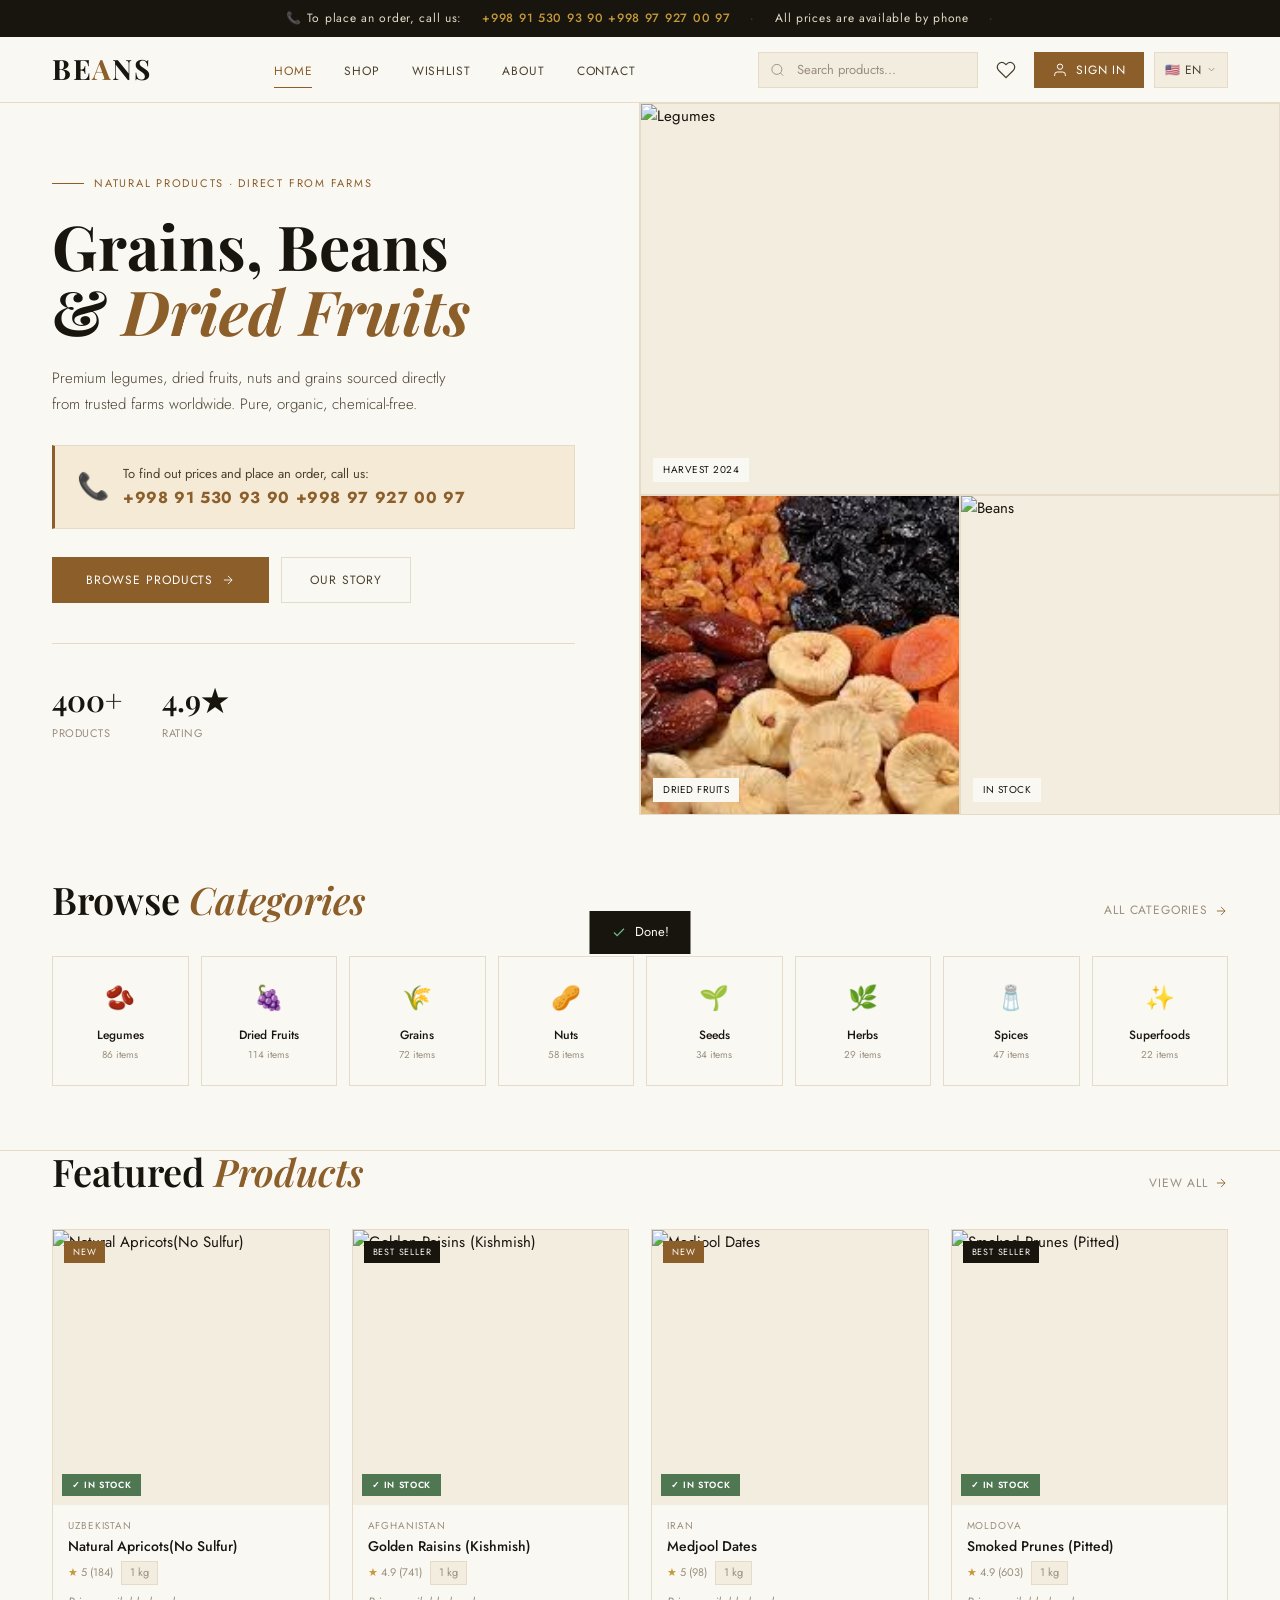
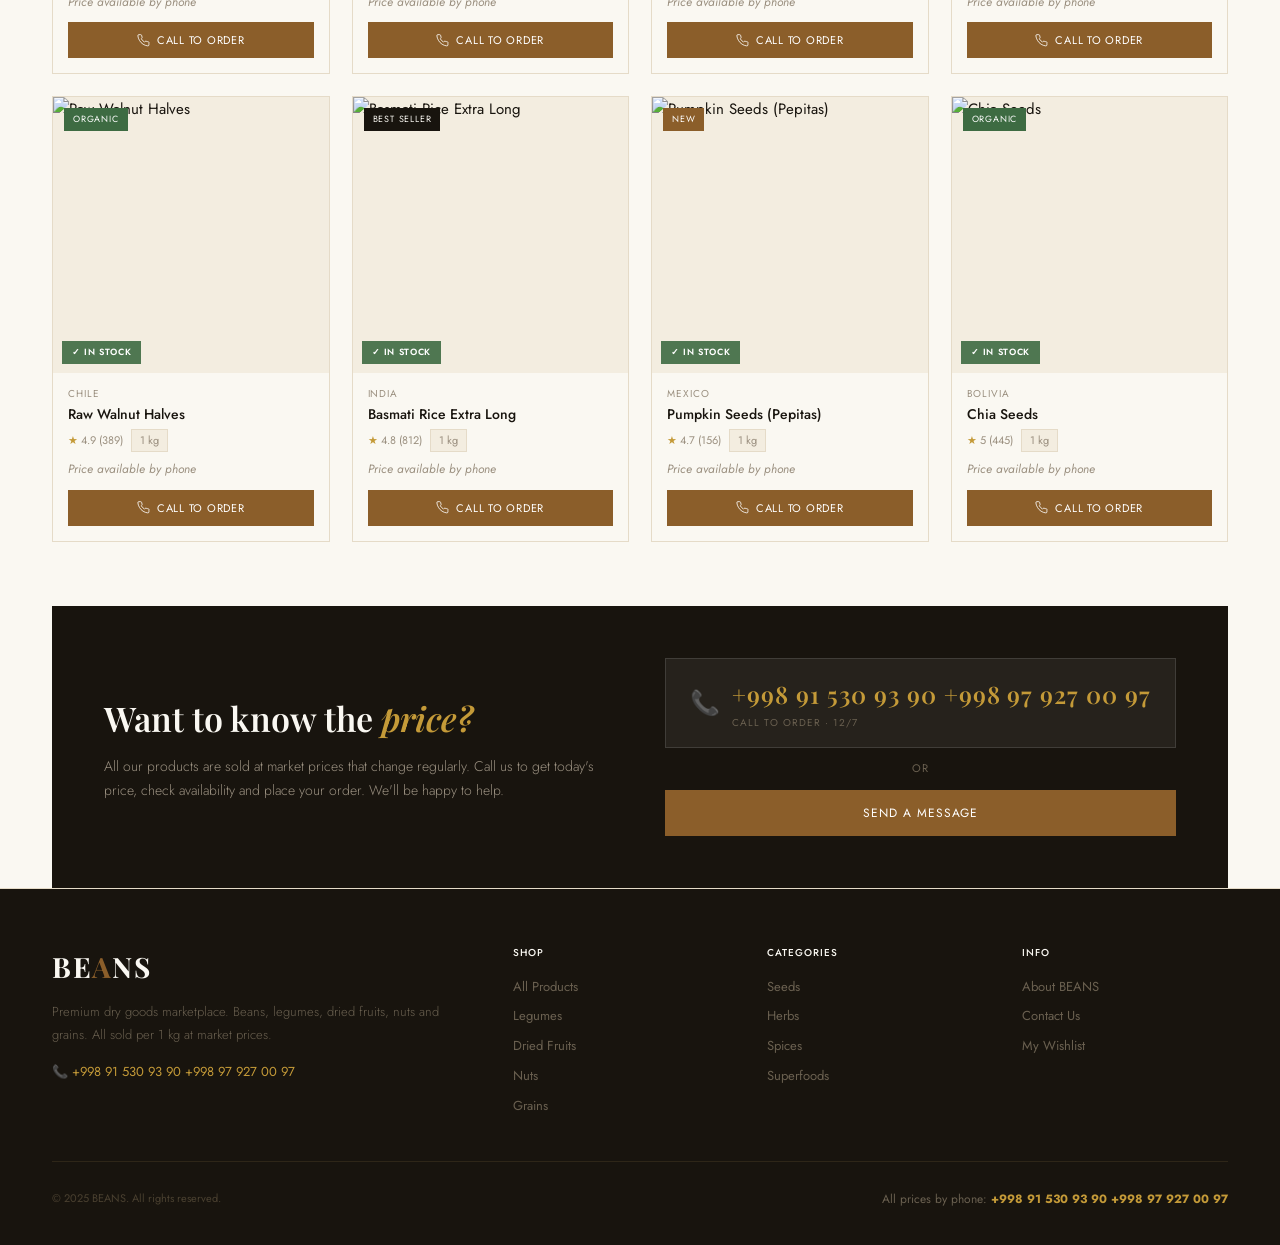
==== index.html @ 78e2ff1e "Update index.html" ====
<!DOCTYPE html>
<html lang="en">
<head>
<meta charset="UTF-8">
<meta name="viewport" content="width=device-width, initial-scale=1.0">
<meta name="description" content="Premium beans, dried fruits, nuts and grains. Direct from farms. Delivery in Uzbekistan.">
<meta name="keywords" content="beans, dried fruits, nuts, grains, Uzbekistan">
<meta property="og:title" content="BEANS Premium Dry Goods">
<meta property="og:description" content="Premium beans, dried fruits and grains">
<meta property="og:type" content="website">
<meta property="og:url" content="https://anzor1234.github.io/BEANS/">
<!-- ══ PRIMARY SEO ══ -->
<title>BEANS — Premium Dry Goods | Legumes, Dried Fruits, Nuts & Grains</title>
<meta name="description" content="BEANS is a premium dry goods marketplace. Buy organic legumes, dried fruits, nuts, grains and seeds sourced directly from trusted farms worldwide. Sold per 1 kg. +998-91-530-93-90 for prices.">
<meta name="keywords" content="beans, legumes, dried fruits, nuts, grains, seeds, chickpeas, lentils, raisins, apricots, walnuts, almonds, quinoa, organic, buy dry goods, wholesale dry goods">
<meta name="author" content="BEANS Store">
<meta name="robots" content="index, follow, max-image-preview:large, max-snippet:-1, max-video-preview:-1">
<meta name="theme-color" content="#8b5e2a">
<link rel="canonical" href="https://anzor1234.github.io/BEANS/">

<!-- ══ OPEN GRAPH (Facebook, WhatsApp, Telegram) ══ -->
<meta property="og:type" content="website">
<meta property="og:site_name" content="BEANS Store">
<meta property="og:title" content="BEANS — Premium Dry Goods | Legumes, Dried Fruits, Nuts & Grains">
<meta property="og:description" content="Premium organic legumes, dried fruits, nuts and grains sourced directly from farms worldwide. Sold per 1 kg. Call for prices: +998 91 539-39-0.">
<meta property="og:url" content="https://anzor1234.github.io/BEANS/">
<meta property="og:image" content="https://images.unsplash.com/photo-1515543904379-3d757abe528f?w=1200&q=80">
<meta property="og:image:width" content="1200">
<meta property="og:image:height" content="630">
<meta property="og:image:alt" content="BEANS — Premium legumes and dry goods">
<meta property="og:locale" content="en_US">

<!-- ══ TWITTER / X CARD ══ -->
<meta name="twitter:card" content="summary_large_image">
<meta name="twitter:title" content="BEANS — Premium Dry Goods">
<meta name="twitter:description" content="Organic legumes, dried fruits, nuts and grains from trusted farms worldwide. Sold per 1 kg.">
<meta name="twitter:image" content="https://images.unsplash.com/photo-1515543904379-3d757abe528f?w=1200&q=80">

<!-- ══ GEO / LOCAL SEO ══ -->
<meta name="geo.region" content="UZ">
<meta name="geo.country" content="UZ">
<meta name="language" content="English">
<link rel="alternate" hreflang="en" href="https://anzor1234.github.io/BEANS/">
<link rel="alternate" hreflang="ru" href="https://anzor1234.github.io/BEANS/?lang=ru">
<link rel="alternate" hreflang="uz" href="https://anzor1234.github.io/BEANS/?lang=uz">
<link rel="alternate" hreflang="zh" href="https://anzor1234.github.io/BEANS/?lang=zh">
<link rel="alternate" hreflang="ar" href="https://anzor1234.github.io/BEANS/?lang=ar">
<link rel="alternate" hreflang="tr" href="https://anzor1234.github.io/BEANS/?lang=tr">
<link rel="alternate" hreflang="de" href="https://anzor1234.github.io/BEANS/?lang=de">
<link rel="alternate" hreflang="fr" href="https://anzor1234.github.io/BEANS/?lang=fr">
<link rel="alternate" hreflang="x-default" href="https://anzor1234.github.io/BEANS/">

<!-- ══ PERFORMANCE ══ -->
<link rel="preconnect" href="https://fonts.googleapis.com">
<link rel="preconnect" href="https://fonts.gstatic.com" crossorigin>
<link rel="preconnect" href="https://images.unsplash.com">
<link rel="dns-prefetch" href="https://www.gstatic.com">

<!-- ══ SITEMAP ══ -->
<link rel="sitemap" type="application/xml" title="Sitemap" href="https://anzor1234.github.io/BEANS/sitemap.xml">

<!-- ══ JSON-LD STRUCTURED DATA ══ -->
<script type="application/ld+json">
{
  "@context": "https://schema.org",
  "@graph": [
    {
      "@type": "Organization",
      "@id": "https://anzor1234.github.io/BEANS/#organization",
      "name": "BEANS Store",
      "url": "https://anzor1234.github.io/BEANS/",
      "logo": {
        "@type": "ImageObject",
        "url": "https://images.unsplash.com/photo-1515543904379-3d757abe528f?w=200&q=80"
      },
      "contactPoint": {
        "@type": "ContactPoint",
        "telephone": "+998-91-530-93-90",
        "contactType": "sales",
        "availableLanguage": ["English", "Russian", "Uzbek"],
        "hoursAvailable": {
          "@type": "OpeningHoursSpecification",
          "dayOfWeek": ["Monday","Tuesday","Wednesday","Thursday","Friday","Saturday","Sunday"],
          "opens": "07:00",
          "closes": "21:00"
        }
      },
      "sameAs": ["https://github.com/anzor1234/BEANS"]
    },
    {
      "@type": "WebSite",
      "@id": "https://anzor1234.github.io/BEANS/#website",
      "url": "https://anzor1234.github.io/BEANS/",
      "name": "BEANS — Premium Dry Goods",
      "description": "Premium organic legumes, dried fruits, nuts and grains marketplace",
      "publisher": { "@id": "https://anzor1234.github.io/BEANS/#organization" },
      "potentialAction": {
        "@type": "SearchAction",
        "target": {
          "@type": "EntryPoint",
          "urlTemplate": "https://anzor1234.github.io/BEANS/?q={search_term_string}"
        },
        "query-input": "required name=search_term_string"
      }
    },
    {
      "@type": "Store",
      "name": "BEANS Store",
      "url": "https://anzor1234.github.io/BEANS/",
      "telephone": "+998-91-530-93-90",
      "priceRange": "$$",
      "openingHours": "12/7",
      "image": "https://images.unsplash.com/photo-1515543904379-3d757abe528f?w=800&q=80"
    },
    {
      "@type": "FAQPage",
      "mainEntity": [
        {
          "@type": "Question",
          "name": "How can I find out the price?",
          "acceptedAnswer": { "@type": "Answer", "text": "All prices are available by phone. Call us at +998-91-530-93-90 (12/7)." }
        },
        {
          "@type": "Question",
          "name": "What is the minimum order quantity?",
          "acceptedAnswer": { "@type": "Answer", "text": "All products are sold per 1 kg. No minimum order." }
        },
        {
          "@type": "Question",
          "name": "How do I place an order?",
          "acceptedAnswer": { "@type": "Answer", "text": "Call us at +998-91-530-93-90. We will confirm availability, price, and arrange delivery." }
        }
      ]
    }
  ]
}
</script>
<link href="https://fonts.googleapis.com/css2?family=Playfair+Display:ital,wght@0,400;0,600;0,700;1,400;1,600&family=Jost:wght@300;400;500&display=swap" rel="stylesheet">
<link rel="stylesheet" href="style.css">
<meta name="google-site-verification" content="8VWAlthZtOzI2xIpmncyBJuv94MmssTHatlB3u_CJkQ" />
</head>
<body>

<!-- CONTACT BAR -->
<div class="contact-bar">
  <span>📞 To place an order, call us:</span>
  <a href="tel:+99891539390">+998 91 530 93 90       +998 97 927 00 97</a>
  <span class="cb-sep">·</span>
  <span>All prices are available by phone</span>
  <span class="cb-sep">·</span>
</div>

<!-- NAV -->
<nav>
  <div class="logo" onclick="showPage('home')">BE<span>A</span>NS</div>
  <ul class="nav-links">
    <li><a onclick="showPage('home')" data-page="home" class="active">Home</a></li>
    <li><a onclick="showPage('catalog')" data-page="catalog">Shop</a></li>
    <li><a onclick="showPage('wishlist')" data-page="wishlist">Wishlist</a></li>
    <li><a onclick="showPage('about')" data-page="about">About</a></li>
    <li><a onclick="showPage('contact')" data-page="contact">Contact</a></li>
  </ul>
  <div class="nav-right">
    <div class="search-wrap">
      <svg viewBox="0 0 24 24" fill="none" stroke-width="1.5"><circle cx="11" cy="11" r="8"/><path d="m21 21-4.35-4.35"/></svg>
      <input class="search-input" type="text" id="searchInput" placeholder="Search products..." oninput="handleSearch(this.value)" onfocus="openSearchDrop()" onblur="setTimeout(closeSearchDrop,200)">
      <div class="search-results-drop" id="searchDrop"></div>
    </div>
    <button class="btn-icon" title="Wishlist" onclick="showPage('wishlist')">
      <svg viewBox="0 0 24 24" fill="none" stroke-width="1.5"><path d="M20.84 4.61a5.5 5.5 0 0 0-7.78 0L12 5.67l-1.06-1.06a5.5 5.5 0 0 0-7.78 7.78l1.06 1.06L12 21.23l7.78-7.78 1.06-1.06a5.5 5.5 0 0 0 0-7.78z"/></svg>
      <span class="badge" id="wishBadge" style="display:none">0</span>
    </button>
    <div id="authArea">
      <button class="btn-auth-nav" id="openAuthBtn">
        <svg viewBox="0 0 24 24" fill="none" stroke-width="1.5"><path d="M20 21v-2a4 4 0 0 0-4-4H8a4 4 0 0 0-4 4v2"/><circle cx="12" cy="7" r="4"/></svg>
        Sign In
      </button>
    </div>
    <!-- LANGUAGE SWITCHER -->
<div class="lang-wrap" id="langWrap">
  <button class="lang-btn" onclick="toggleLangDrop(event)" id="langBtn">
    <span id="langFlag">🇺🇸</span>
    <span id="langCode">EN</span>
    <svg viewBox="0 0 24 24" fill="none" stroke-width="2" style="width:11px;height:11px;stroke:var(--ink3)"><polyline points="6 9 12 15 18 9"/></svg>
  </button>
  <div class="lang-drop" id="langDrop"></div>
</div>
  </div>
</nav>

  <!-- MOBILE SEARCH -->
<div class="mobile-search" id="mobileSearchBar">
  <svg viewBox="0 0 24 24" fill="none" stroke-width="1.5"><circle cx="11" cy="11" r="8"/><path d="m21 21-4.35-4.35"/></svg>
  <input type="text" placeholder="Search products..." oninput="handleMobileSearch(this.value)" onfocus="openMobileSearchDrop()" onblur="setTimeout(closeMobileSearchDrop,200)">
  <div class="mobile-search-drop" id="mobileSearchDrop"></div>
</div>
 
<!-- MOBILE MENU OVERLAY -->
<div class="mobile-menu-overlay" id="mobileMenuOverlay" onclick="closeMobileMenu()"></div>
 
<!-- MOBILE MENU -->
<div class="mobile-menu" id="mobileMenu">
  <nav class="mobile-menu-nav">
    <a onclick="showPage('home');closeMobileMenu()" data-mpage="home" class="active">Home</a>
    <a onclick="showPage('catalog');closeMobileMenu()" data-mpage="catalog">Shop</a>
    <a onclick="showPage('wishlist');closeMobileMenu()" data-mpage="wishlist">
      Wishlist <span id="mobileWishCount" style="display:none;font-family:'Jost',sans-serif;font-size:14px;color:var(--accent)"></span>
    </a>
    <a onclick="showPage('about');closeMobileMenu()" data-mpage="about">About</a>
    <a onclick="showPage('contact');closeMobileMenu()" data-mpage="contact">Contact</a>
  </nav>
  <div class="mobile-menu-actions">
    <a class="mobile-call-btn" href="tel:+99891539390">
      <span style="font-size:22px">📞</span>
      <div>
        <div style="font-size:11px;opacity:.7;letter-spacing:.06em;text-transform:uppercase;margin-bottom:2px">Call to order</div>
        <div style="font-size:18px;font-family:'Playfair Display',serif;font-weight:700">+998 91 530 93 90     +998 97 927 00 97</div>
      </div>
    </a>
    <div id="mobileAuthArea" style="margin-top:4px"></div>
  </div>
</div>
<!-- ══════ HOME ══════ -->
<div class="page active" id="page-home">
  <section class="hero">
    <div class="hero-text">
      <div class="hero-eyebrow">Natural Products · Direct from Farms</div>
      <h1 class="hero-h1">Grains, Beans<br>& <em>Dried Fruits</em></h1>
      <p class="hero-p">Premium legumes, dried fruits, nuts and grains sourced directly from trusted farms worldwide. Pure, organic, chemical-free.</p>
      <div class="hero-call">
        <div class="hero-call-icon">📞</div>
        <div class="hero-call-text">
          To find out prices and place an order, call us:
          <strong>+998 91 530 93 90  +998 97 927 00 97</strong>
        </div>
      </div>
      <div class="hero-btns">
        <button class="btn-pri" onclick="showPage('catalog')">Browse Products <svg viewBox="0 0 24 24" fill="none" stroke-width="1.5"><path d="M5 12h14M12 5l7 7-7 7"/></svg></button>
        <button class="btn-ghost" onclick="showPage('about')">Our Story</button>
      </div>
      <div class="hero-stats">
        <div><div class="stat-n">400+</div><div class="stat-l">Products</div></div>
        <div><div class="stat-n">4.9★</div><div class="stat-l">Rating</div></div>
      </div>
    </div>
    <div class="hero-vis">
      <div class="hcell span2">
        <img src="https://chef.ru/wp-content/uploads/logistics-stock.management-seamless.texture.with_.legumes.jpg" alt="Legumes">
        <div class="htag">Harvest 2024</div>
      </div>
      <div class="hcell">
        <img src="[data-uri]" alt="Dried fruits">
        <div class="htag">Dried Fruits</div>
      </div>
      <div class="hcell">
        <img src="https://upload.wikimedia.org/wikipedia/commons/d/d9/Legumes-665788.jpg" alt="Beans">
        <div class="htag">In Stock</div>
      </div>
    </div>
  </section>

  <section class="sec">
    <div class="sec-head"><h2 class="sec-title">Browse <em>Categories</em></h2><span class="sec-link" onclick="showPage('catalog')">All categories <svg viewBox="0 0 24 24" fill="none" stroke-width="1.5"><path d="M5 12h14M12 5l7 7-7 7"/></svg></span></div>
    <div class="cats-grid" id="homeCats"></div>
  </section>

  <section class="sec" style="padding-top:0">
    <div class="sec-head"><h2 class="sec-title">Featured <em>Products</em></h2><span class="sec-link" onclick="showPage('catalog')">View all <svg viewBox="0 0 24 24" fill="none" stroke-width="1.5"><path d="M5 12h14M12 5l7 7-7 7"/></svg></span></div>
    <div class="products-grid" id="homeProducts"></div>
  </section>

  <div class="call-banner" style="margin-bottom:0">
    <div>
      <div class="cb-title">Want to know the <em>price?</em></div>
      <p class="cb-desc">All our products are sold at market prices that change regularly. Call us to get today's price, check availability and place your order. We'll be happy to help.</p>
    </div>
    <div class="cb-actions">
      <div class="cb-phone">
        <div class="cb-phone-icon">📞</div>
        <div>
          <div class="cb-phone-num">+998 91 530 93 90  +998 97 927 00 97</div>
          <div class="cb-phone-label">Call to order · 12/7</div>
        </div>
      </div>
      <div class="cb-or">or</div>
      <button class="btn-pri" onclick="showPage('contact')" style="width:100%;justify-content:center">Send a Message</button>
    </div>
  </div>
</div>

<!-- ══════ CATALOG ══════ -->
<div class="page" id="page-catalog">
  <div class="page-title-bar">
    <h1>All Products</h1>
    <p> · Call for price: <strong style="color:var(--accent)">+998 91 530 93 90   +998 97 927 00 97</strong></p>
  </div>
  <section class="sec">
    <div class="cats-grid" id="catalogCats" style="margin-bottom:24px"></div>
    <div class="filter-bar">
      <button class="filter-btn active-f" onclick="setFilter('all',this)">All</button>
      <button class="filter-btn" onclick="setFilter('new',this)">New Arrivals</button>
      <button class="filter-btn" onclick="setFilter('eco',this)">Organic</button>
      <button class="filter-btn" onclick="setFilter('hot',this)">Best Sellers</button>
      <button class="filter-btn" onclick="setFilter('instock',this)">In Stock</button>
      <button class="filter-btn" onclick="setFilter('outstock',this)">Out of Stock</button>
      <select class="sort-select" id="sortSelect" onchange="renderCatalog()">
        <option value="default">Sort: Default</option>
        <option value="rating">Top Rated</option>
        <option value="name">A → Z</option>
        <option value="name-desc">Z → A</option>
      </select>
    </div>
    <div class="products-grid" id="catalogProducts"></div>
  </section>
</div>

<!-- ══════ WISHLIST ══════ -->
<div class="page" id="page-wishlist">
  <div class="page-title-bar"><h1>My Wishlist</h1><p>Products you've saved</p></div>
  <section class="sec" style="padding-top:24px">
    <div class="products-grid" id="wishlistProducts"></div>
  </section>
</div>

<!-- ══════ PRODUCT DETAIL ══════ -->
<div class="page" id="page-product">
  <div class="breadcrumb" id="pdBreadcrumb"></div>
  <div class="pd-layout" id="pdLayout"></div>
  <section class="sec" style="border-top:1px solid var(--paper3)">
    <div class="sec-head"><h2 class="sec-title">You May Also <em>Like</em></h2></div>
    <div class="products-grid" id="relatedProducts"></div>
  </section>
</div>

<!-- ══════ ABOUT ══════ -->
<div class="page" id="page-about">
  <div style="max-width:760px;margin:0 auto;padding:64px 52px">
    <p style="font-size:11px;letter-spacing:.15em;text-transform:uppercase;color:var(--accent);margin-bottom:16px">Our Story</p>
    <h1 style="font-family:'Playfair Display',serif;font-size:52px;font-weight:600;line-height:1.1;margin-bottom:24px">We believe in <em style="font-style:italic;color:var(--accent)">real food</em></h1>
    <div style="height:2px;background:var(--accent);width:40px;margin-bottom:28px"></div>
    <p style="font-size:16px;color:var(--ink2);line-height:1.8;font-weight:300;margin-bottom:20px">BEANS was founded with a simple mission: make it easy for everyone to access high-quality, naturally grown dry goods — beans, lentils, dried fruits, nuts, and grains — sourced directly from small-scale farms and trusted producers worldwide.</p>
    <p style="font-size:16px;color:var(--ink2);line-height:1.8;font-weight:300;margin-bottom:20px">Every product is sold per 1 kg. Our prices reflect daily market rates, so we always share current pricing by phone. Just call us and we'll give you the best deal available today.</p>
    <div style="display:grid;grid-template-columns:repeat(3,1fr);gap:20px;margin-bottom:40px">
      <div style="background:var(--paper2);border:1px solid var(--paper3);padding:24px;text-align:center"><div style="font-family:'Playfair Display',serif;font-size:36px;font-weight:700;color:var(--accent)">400+</div><div style="font-size:11px;text-transform:uppercase;letter-spacing:.08em;color:var(--ink3);margin-top:4px">Products available</div></div>
      <div style="background:var(--paper2);border:1px solid var(--paper3);padding:24px;text-align:center"><div style="font-family:'Playfair Display',serif;font-size:36px;font-weight:700;color:var(--accent)">50K+</div><div style="font-size:11px;text-transform:uppercase;letter-spacing:.08em;color:var(--ink3);margin-top:4px">Happy customers</div></div>
    </div>
    <button class="btn-pri" onclick="showPage('catalog')">Browse Products <svg viewBox="0 0 24 24" fill="none" stroke-width="1.5" style="width:14px;height:14px;stroke:#fff"><path d="M5 12h14M12 5l7 7-7 7"/></svg></button>
  </div>
</div>

<!-- ══════ CONTACT ══════ -->
<div class="page" id="page-contact">
  <div style="max-width:660px;margin:0 auto;padding:64px 52px">
    <p style="font-size:11px;letter-spacing:.15em;text-transform:uppercase;color:var(--accent);margin-bottom:16px">Get in Touch</p>
    <h1 style="font-family:'Playfair Display',serif;font-size:46px;font-weight:600;margin-bottom:8px">Contact <em style="font-style:italic;color:var(--accent)">Us</em></h1>
    <div style="height:2px;background:var(--accent);width:40px;margin-bottom:28px"></div>
    <!-- big phone block -->
    <div style="background:var(--ink);padding:28px 32px;margin-bottom:28px;display:flex;align-items:center;gap:20px">
      <div style="font-size:36px">📞</div>
      <div>
        <div style="font-size:11px;letter-spacing:.1em;text-transform:uppercase;color:#6a6050;margin-bottom:6px">Call to order / ask about prices</div>
        <div style="font-family:'Playfair Display',serif;font-size:30px;font-weight:700;color:var(--gold);letter-spacing:.04em">+998 91 530 93 90   +998 97 927 00 97</div>
        <div style="font-size:12px;color:#6a6050;margin-top:4px">12/7</div>
      </div>
    </div>
    <div style="display:grid;grid-template-columns:1fr 1fr;gap:16px;margin-bottom:16px">
      <div class="fgrp"><label class="flabel">First Name</label><input class="finput" type="text" placeholder="Your name"></div>
      <div class="fgrp"><label class="flabel">Phone</label><input class="finput" type="tel" placeholder="+1 555 000 0000"></div>
    </div>
    <div class="fgrp" style="margin-bottom:16px"><label class="flabel">Message</label><textarea class="finput" rows="4" placeholder="Your question about products, availability, prices..." style="resize:vertical"></textarea></div>
    <button class="btn-pri" onclick="showToast('Message sent! We\'ll call you back soon.')">Send Message <svg viewBox="0 0 24 24" fill="none" stroke-width="1.5" style="width:14px;height:14px;stroke:#fff"><path d="M5 12h14M12 5l7 7-7 7"/></svg></button>
  </div>
</div>

<!-- FOOTER -->
<footer id="mainFooter">
  <div class="footer-grid">
    <div class="footer-brand">
      <div class="logo">BE<span>A</span>NS</div>
      <p class="footer-desc">Premium dry goods marketplace. Beans, legumes, dried fruits, nuts and grains. All sold per 1 kg at market prices.</p>
      <div class="footer-contact">
        <a href="tel:+99891539390">📞 +998 91 530 93 90  +998 97 927 00 97</a>
      </div>
    </div>
    <div class="footer-col"><h4>Shop</h4><ul>
      <li onclick="showPage('catalog')">All Products</li>
      <li onclick="showPage('catalog');setCat('legumes')">Legumes</li>
      <li onclick="showPage('catalog');setCat('dried-fruits')">Dried Fruits</li>
      <li onclick="showPage('catalog');setCat('nuts')">Nuts</li>
      <li onclick="showPage('catalog');setCat('grains')">Grains</li>
    </ul></div>
    <div class="footer-col"><h4>Categories</h4><ul>
      <li onclick="showPage('catalog');setCat('seeds')">Seeds</li>
      <li onclick="showPage('catalog');setCat('herbs')">Herbs</li>
      <li onclick="showPage('catalog');setCat('spices')">Spices</li>
      <li onclick="showPage('catalog');setCat('superfoods')">Superfoods</li>
    </ul></div>
    <div class="footer-col"><h4>Info</h4><ul>
      <li onclick="showPage('about')">About BEANS</li>
      <li onclick="showPage('contact')">Contact Us</li>
      <li onclick="showPage('wishlist')">My Wishlist</li>
    </ul></div>
  </div>
  <div class="footer-bottom">
    <div>© 2025 BEANS. All rights reserved.</div>
    <div style="font-size:12px;color:#6a6050">All prices by phone: <strong style="color:var(--gold)">+998 91 530 93 90  +998 97 927 00 97</strong></div>
  </div>
</footer>

<!-- ══════ AUTH MODAL ══════ -->
<div class="overlay" id="authOverlay">
  <div class="modal">
    <div class="mhead">
      <h2 class="mtitle" id="authTitle">Sign In</h2>
      <button class="mclose" onclick="closeAuth()"><svg viewBox="0 0 24 24" fill="none" stroke-width="1.5"><path d="M18 6 6 18M6 6l12 12"/></svg></button>
    </div>
    <div class="mbody">
      <div class="astep on" id="s-phone">
        <p class="msub">Enter your phone number — we'll send a verification code</p>
        <div class="fgrp">
          <label class="flabel">Phone Number</label>
          <div class="phone-combo">
            <div class="country-sel" id="countrySel" onclick="toggleCountryDrop(event)">
              <span class="country-flag" id="selFlag">🇺🇸</span>
              <span class="country-code" id="selCode">+1</span>
              <svg class="country-caret" viewBox="0 0 24 24" fill="none" stroke-width="2"><polyline points="6 9 12 15 18 9"/></svg>
              <div class="country-drop" id="countryDrop">
                <div class="country-search"><input type="text" placeholder="Search country..." id="countrySearch" oninput="filterCountries(this.value)" onclick="event.stopPropagation()"></div>
                <div id="countryList"></div>
              </div>
            </div>
            <div class="phone-input-wrap">
              <input class="finput" type="tel" id="phoneInput" placeholder="(555) 000-0000" oninput="fmtPhone(this)">
            </div>
          </div>
        </div>
        <button class="btn-full" onclick="sendCode()">Get Verification Code</button>
        <div class="mdiv"></div>
        <p style="font-size:12px;color:var(--ink3);line-height:1.6">By continuing you agree to our <span class="mlink">Terms</span> and <span class="mlink">Privacy Policy</span></p>
      </div>
      <div class="astep" id="s-otp">
        <p class="msub">Code sent to <strong id="phoneMask"></strong>. Enter the 6-digit code:</p>
        <div class="otp-row">
          <input class="otp-inp" type="text" maxlength="1" id="otp0" oninput="otpNext(this,0)" onkeydown="otpBack(event,0)">
          <input class="otp-inp" type="text" maxlength="1" id="otp1" oninput="otpNext(this,1)" onkeydown="otpBack(event,1)">
          <input class="otp-inp" type="text" maxlength="1" id="otp2" oninput="otpNext(this,2)" onkeydown="otpBack(event,2)">
          <input class="otp-inp" type="text" maxlength="1" id="otp3" oninput="otpNext(this,3)" onkeydown="otpBack(event,3)">
          <input class="otp-inp" type="text" maxlength="1" id="otp4" oninput="otpNext(this,4)" onkeydown="otpBack(event,4)">
          <input class="otp-inp" type="text" maxlength="1" id="otp5" oninput="otpNext(this,5)" onkeydown="otpBack(event,5)">
        </div>
        <button class="btn-full" onclick="verifyCode()">Verify Code</button>
        <p class="resend-t" id="resendT">Resend in <span id="timerSec">60</span>s</p>
        <p class="resend-t" id="resendL" style="display:none"><span class="mlink" onclick="resendCode()">Resend code</span></p>
        <div class="mdiv"></div>
        <p class="mlink" style="text-align:center" onclick="goAStep('s-phone')">← Change number</p>
      </div>
      <div class="astep" id="s-name">
        <p class="msub">Almost there — what's your name?</p>
        <div class="fgrp"><label class="flabel">Your Name</label><input class="finput" type="text" id="nameInput" placeholder="Enter your name"></div>
        <button class="btn-full" onclick="completeAuth()">Finish & Enter Store</button>
      </div>
      <div class="astep" id="s-ok">
        <div class="succ-icon"><svg viewBox="0 0 24 24" fill="none" stroke-width="2.5"><polyline points="20 6 9 17 4 12"/></svg></div>
        <p style="text-align:center;font-family:'Playfair Display',serif;font-size:22px;font-weight:600;margin-bottom:6px">Welcome!</p>
        <p style="text-align:center;font-size:14px;color:var(--ink3)">You're now signed in to BEANS</p>
      </div>
    </div>
  </div>
</div>

<!-- ══════ LOGOUT CONFIRM MODAL ══════ -->
<div class="overlay" id="logoutOverlay">
  <div class="modal confirm-modal">
    <div class="mhead">
      <h2 class="mtitle">Sign Out?</h2>
      <button class="mclose" onclick="closeLogout()"><svg viewBox="0 0 24 24" fill="none" stroke-width="1.5"><path d="M18 6 6 18M6 6l12 12"/></svg></button>
    </div>
    <div class="mbody">
      <p class="msub" style="margin-bottom:0">Are you sure you want to sign out of your account?</p>
      <div class="confirm-btns">
        <button class="btn-confirm-no" onclick="closeLogout()">Cancel</button>
        <button class="btn-confirm-yes" onclick="confirmLogout()">Yes, Sign Out</button>
      </div>
    </div>
  </div>
</div>

<!-- ══════ CALL MODAL ══════ -->
<div class="overlay" id="callOverlay">
  <div class="modal" style="max-width:400px">
    <div class="mhead">
      <h2 class="mtitle">Place an Order</h2>
      <button class="mclose" onclick="closeCallModal()"><svg viewBox="0 0 24 24" fill="none" stroke-width="1.5"><path d="M18 6 6 18M6 6l12 12"/></svg></button>
    </div>
    <div class="mbody">
      <div class="call-modal-box">
        <div class="call-modal-icon">📞</div>
        <p class="call-modal-prod" id="callModalProd"></p>
        <div class="call-modal-num">+998 91 530 93 90   +998 97 927 00 97</div>
        <p class="call-modal-hint">Call us to find out today's price and place your order. All products are sold per <strong>1 kg</strong>. We work 12/7.</p>
        <div class="call-modal-copy" onclick="copyPhone()">
          <svg viewBox="0 0 24 24" fill="none" stroke-width="1.5" style="width:14px;height:14px;stroke:var(--accent)"><rect x="9" y="9" width="13" height="13" rx="2"/><path d="M5 15H4a2 2 0 0 1-2-2V4a2 2 0 0 1 2-2h9a2 2 0 0 1 2 2v1"/></svg>
          Copy number
        </div>
        <button class="btn-full" style="margin-top:0" onclick="closeCallModal()">Close</button>
      </div>
    </div>
  </div>
</div>

<!-- TOAST -->
<div class="toast" id="toast">
  <svg viewBox="0 0 24 24" fill="none" stroke-width="2"><polyline points="20 6 9 17 4 12"/></svg>
  <span id="toastMsg">Done!</span>
</div>
  <script type="application/ld+json">
{
 "@context":"https://schema.org",
 "@type":"Store",
 "name":"BEANS Market",
 "url":"https://beansmarket.uz",
 "description":"Фасоль и сухофрукты",
 "telephone":"+998915309390"
}
</script>
<script type="module">
import { initializeApp } from
"https://www.gstatic.com/firebasejs/12.0.0/firebase-app.js";
import {
 collection,
 addDoc,
 serverTimestamp
}
from
"https://www.gstatic.com/firebasejs/12.0.0/firebase-firestore.js";

import {
 getFirestore
} from
"https://www.gstatic.com/firebasejs/12.0.0/firebase-firestore.js";

const firebaseConfig = {
  apiKey: "AIzaSyCs-Anztm5mXCbYkjUL_miY16s9fqlsj5s",
  authDomain: "beans-6b5a3.firebaseapp.com",
  databaseURL: "https://beans-6b5a3-default-rtdb.europe-west1.firebasedatabase.app",
  projectId: "beans-6b5a3",
  storageBucket: "beans-6b5a3.firebasestorage.app",
  messagingSenderId: "622279171078",
  appId: "1:622279171078:web:f6cdbe95ae18ccf1c1b787",
  measurementId: "G-41ZP1NHNNX"
};

window.app = initializeApp(firebaseConfig);
window.db = getFirestore(window.app);
</script>
<script src="script.js"></script>
</body>
</html>
---- style.css ----
*,*::before,*::after{box-sizing:border-box;margin:0;padding:0}
:root{
  --ink:#18140e;--ink2:#4a4030;--ink3:#9a8f7f;
  --paper:#faf8f2;--paper2:#f3ede0;--paper3:#e5dbc8;--paper4:#d9ccb4;
  --accent:#8b5e2a;--acl:#f5ead6;--acd:#5c3a12;
  --green:#3d6b42;--red:#963328;--gold:#c49a38;
}
html{scroll-behavior:smooth}
body{font-family:'Jost',sans-serif;background:var(--paper);color:var(--ink);font-size:15px;line-height:1.6;min-height:100vh;overflow-x:hidden}
::-webkit-scrollbar{width:6px}
::-webkit-scrollbar-track{background:var(--paper2)}
::-webkit-scrollbar-thumb{background:var(--paper4);border-radius:3px}
 
/* ── CONTACT BAR ── */
.contact-bar{background:var(--ink);color:var(--paper3);text-align:center;padding:9px 24px;font-size:12px;letter-spacing:.06em;display:flex;align-items:center;justify-content:center;gap:20px;flex-wrap:wrap}
.contact-bar a{color:var(--gold);font-weight:500;text-decoration:none;transition:opacity .2s}
.contact-bar a:hover{opacity:.75}
.cb-sep{opacity:.3}
 
/* ── NAV ── */
nav{position:sticky;top:0;z-index:500;background:var(--paper);border-bottom:1px solid var(--paper3);padding:0 52px;display:flex;align-items:center;justify-content:space-between;height:66px;gap:24px}
.logo{font-family:'Playfair Display',serif;font-size:28px;font-weight:700;letter-spacing:.06em;color:var(--ink);flex-shrink:0;cursor:pointer}
.logo span{color:var(--accent)}
.nav-links{display:flex;gap:0;list-style:none}
.nav-links a{font-size:12px;letter-spacing:.07em;text-transform:uppercase;color:var(--ink2);padding:8px 16px;position:relative;transition:color .2s;cursor:pointer;text-decoration:none}
.nav-links a::after{content:'';position:absolute;bottom:0;left:16px;right:16px;height:1px;background:var(--accent);transform:scaleX(0);transition:transform .2s}
.nav-links a:hover{color:var(--accent)}
.nav-links a:hover::after,.nav-links a.active::after{transform:scaleX(1)}
.nav-links a.active{color:var(--accent)}
.nav-right{display:flex;align-items:center;gap:10px;flex-shrink:0}
.search-wrap{position:relative}
.search-input{padding:0 14px 0 38px;height:36px;background:var(--paper2);border:1px solid var(--paper3);outline:none;font-family:'Jost',sans-serif;font-size:13px;color:var(--ink);width:220px;transition:border-color .2s,width .2s}
.search-input:focus{border-color:var(--accent);width:280px}
.search-input::placeholder{color:var(--ink3)}
.search-wrap>svg{position:absolute;left:12px;top:50%;transform:translateY(-50%);width:15px;height:15px;stroke:var(--ink3);pointer-events:none}
.search-results-drop{position:absolute;top:calc(100% + 6px);left:0;right:0;background:var(--paper);border:1px solid var(--paper3);box-shadow:0 8px 32px rgba(24,20,14,.1);z-index:600;display:none;max-height:320px;overflow-y:auto;min-width:280px}
.search-results-drop.open{display:block}
.sr-item{display:flex;align-items:center;gap:12px;padding:10px 14px;cursor:pointer;transition:background .1s}
.sr-item:hover{background:var(--paper2)}
.sr-item img{width:40px;height:40px;object-fit:cover;flex-shrink:0}
.sr-item-name{font-size:13px;font-weight:500}
.sr-item-meta{font-size:11px;color:var(--ink3)}
.sr-none{padding:14px;font-size:13px;color:var(--ink3);text-align:center}
.btn-icon{background:none;border:none;cursor:pointer;display:flex;align-items:center;justify-content:center;width:36px;height:36px;border-radius:3px;color:var(--ink2);transition:background .15s,color .15s;position:relative}
.btn-icon:hover{background:var(--paper2);color:var(--ink)}
.btn-icon svg{width:20px;height:20px;stroke:currentColor}
.btn-icon .badge{position:absolute;top:2px;right:2px;background:var(--accent);color:#fff;min-width:16px;height:16px;border-radius:8px;font-size:9px;font-weight:600;display:flex;align-items:center;justify-content:center;padding:0 3px}
.btn-auth-nav{height:36px;padding:0 18px;background:var(--accent);color:#fff;border:none;cursor:pointer;font-family:'Jost',sans-serif;font-size:12px;letter-spacing:.07em;text-transform:uppercase;transition:background .15s;display:flex;align-items:center;gap:8px}
.btn-auth-nav:hover{background:var(--acd)}
.btn-auth-nav svg{width:16px;height:16px;stroke:#fff}
.user-chip{display:flex;align-items:center;gap:8px;cursor:pointer;padding:4px 12px 4px 4px;border:1px solid var(--paper3);transition:border-color .15s}
.user-chip:hover{border-color:var(--accent)}
.uavatar{width:28px;height:28px;border-radius:50%;background:var(--acl);display:flex;align-items:center;justify-content:center;font-family:'Playfair Display',serif;font-size:13px;font-weight:700;color:var(--accent)}
.uname{font-size:12px;color:var(--ink2)}
 
/* ── PAGE SYSTEM ── */
.page{display:none}
.page.active{display:block}
 
/* ── HERO ── */
.hero{display:grid;grid-template-columns:1fr 1fr;min-height:560px;overflow:hidden}
.hero-text{padding:72px 64px 72px 52px;display:flex;flex-direction:column;justify-content:center;border-right:1px solid var(--paper3)}
.hero-eyebrow{font-size:11px;letter-spacing:.16em;text-transform:uppercase;color:var(--accent);margin-bottom:20px;display:flex;align-items:center;gap:10px}
.hero-eyebrow::before{content:'';width:32px;height:1px;background:var(--accent)}
.hero-h1{font-family:'Playfair Display',serif;font-size:62px;line-height:1.05;font-weight:700;margin-bottom:22px}
.hero-h1 em{font-style:italic;color:var(--accent)}
.hero-p{font-size:15px;color:var(--ink2);max-width:420px;margin-bottom:28px;line-height:1.75;font-weight:300}
.hero-call{display:flex;align-items:center;gap:14px;background:var(--acl);border:1px solid var(--paper3);padding:18px 22px;margin-bottom:28px;border-left:3px solid var(--accent)}
.hero-call-icon{font-size:26px;flex-shrink:0}
.hero-call-text{font-size:13px;color:var(--ink2);line-height:1.5}
.hero-call-text strong{display:block;font-size:16px;color:var(--accent);letter-spacing:.04em;margin-top:2px}
.hero-btns{display:flex;gap:12px}
.btn-pri{background:var(--accent);color:#fff;border:none;cursor:pointer;padding:14px 34px;font-family:'Jost',sans-serif;font-size:12px;letter-spacing:.08em;text-transform:uppercase;transition:background .15s;display:inline-flex;align-items:center;gap:8px}
.btn-pri:hover{background:var(--acd)}
.btn-pri svg{width:14px;height:14px;stroke:#fff}
.btn-ghost{background:none;color:var(--ink2);border:1px solid var(--paper3);cursor:pointer;padding:13px 28px;font-family:'Jost',sans-serif;font-size:12px;letter-spacing:.08em;text-transform:uppercase;transition:border-color .15s,color .15s}
.btn-ghost:hover{border-color:var(--ink);color:var(--ink)}
.hero-stats{display:flex;gap:40px;margin-top:40px;padding-top:32px;border-top:1px solid var(--paper3)}
.stat-n{font-family:'Playfair Display',serif;font-size:30px;font-weight:600}
.stat-l{font-size:11px;color:var(--ink3);letter-spacing:.05em;text-transform:uppercase;margin-top:1px}
.hero-vis{background:var(--paper2);display:grid;grid-template-columns:1fr 1fr}
.hcell{position:relative;overflow:hidden;border:.5px solid var(--paper3)}
.hcell img{width:100%;height:100%;object-fit:cover;transition:transform .5s ease}
.hcell:hover img{transform:scale(1.06)}
.hcell.span2{grid-column:span 2;min-height:280px}
.htag{position:absolute;bottom:12px;left:12px;background:var(--paper);color:var(--ink);font-size:10px;padding:4px 10px;letter-spacing:.05em;text-transform:uppercase}
 
/* ── SECTIONS ── */
.sec{padding:64px 52px}
.sec+.sec{border-top:1px solid var(--paper3)}
.sec-alt{padding:64px 52px;background:var(--paper2);border-top:1px solid var(--paper3)}
.sec-head{display:flex;align-items:flex-end;justify-content:space-between;margin-bottom:36px}
.sec-title{font-family:'Playfair Display',serif;font-size:38px;font-weight:600;line-height:1.1}
.sec-title em{font-style:italic;color:var(--accent)}
.sec-link{font-size:12px;letter-spacing:.07em;text-transform:uppercase;color:var(--ink3);display:flex;align-items:center;gap:6px;transition:color .15s;cursor:pointer;text-decoration:none}
.sec-link:hover{color:var(--accent)}
.sec-link svg{width:14px;height:14px;stroke:var(--accent)}
 
/* ── CATEGORIES ── */
.cats-grid{display:grid;grid-template-columns:repeat(8,1fr);gap:12px}
.cat-card{background:var(--paper);border:1px solid var(--paper3);padding:22px 10px;text-align:center;cursor:pointer;transition:border-color .15s,background .15s,transform .15s}
.cat-card:hover,.cat-card.active-cat{border-color:var(--accent);background:var(--acl);transform:translateY(-2px)}
.cat-icon2{font-size:24px;margin-bottom:8px}
.cat-n{font-size:12px;font-weight:500;margin-bottom:2px}
.cat-c{font-size:10px;color:var(--ink3)}
 
/* ── FILTER BAR ── */
.filter-bar{display:flex;gap:10px;margin-bottom:28px;flex-wrap:wrap;align-items:center}
.filter-btn{padding:7px 16px;background:var(--paper2);border:1px solid var(--paper3);font-family:'Jost',sans-serif;font-size:12px;letter-spacing:.05em;text-transform:uppercase;color:var(--ink2);cursor:pointer;transition:border-color .15s,background .15s}
.filter-btn:hover,.filter-btn.active-f{background:var(--acl);border-color:var(--accent);color:var(--accent)}
.sort-select{padding:7px 14px;background:var(--paper2);border:1px solid var(--paper3);font-family:'Jost',sans-serif;font-size:12px;color:var(--ink2);outline:none;cursor:pointer;margin-left:auto}
 
/* ── PRODUCT CARDS ── */
.products-grid{display:grid;grid-template-columns:repeat(4,1fr);gap:22px}
.pc{background:var(--paper);border:1px solid var(--paper3);transition:box-shadow .2s,transform .2s;position:relative}
.pc:hover{transform:translateY(-3px);box-shadow:0 14px 40px rgba(24,20,14,.09)}
.pc-img{aspect-ratio:1/1;background:var(--paper2);overflow:hidden;position:relative;cursor:pointer}
.pc-img img{width:100%;height:100%;object-fit:cover;transition:transform .45s}
.pc:hover .pc-img img{transform:scale(1.07)}
.pbadge{position:absolute;top:11px;left:11px;font-size:9px;letter-spacing:.09em;text-transform:uppercase;padding:4px 9px}
.badge-new{background:var(--accent);color:#fff}
.badge-eco{background:var(--green);color:#fff}
.badge-hot{background:var(--ink);color:var(--paper)}
.badge-org{background:var(--gold);color:var(--ink)}
/* stock badge */
.stock-badge{position:absolute;bottom:9px;left:9px;font-size:9px;letter-spacing:.07em;text-transform:uppercase;padding:4px 10px;font-weight:600}
.in-stock{background:rgba(61,107,66,.9);color:#fff}
.out-stock{background:rgba(150,51,40,.9);color:#fff}
.pc-wish{position:absolute;top:9px;right:9px;background:var(--paper);border:1px solid var(--paper3);width:30px;height:30px;display:flex;align-items:center;justify-content:center;cursor:pointer;opacity:0;transition:opacity .15s,border-color .15s}
.pc-wish.wished{opacity:1;background:#fff0f0;border-color:var(--red)}
.pc-wish.wished svg{stroke:var(--red);fill:var(--red)}
.pc:hover .pc-wish{opacity:1}
.pc-wish:hover{border-color:var(--red)}
.pc-wish svg{width:15px;height:15px;stroke:var(--red);transition:fill .15s}
.pc-info{padding:13px 15px 15px}
.pc-origin{font-size:10px;letter-spacing:.09em;text-transform:uppercase;color:var(--ink3);margin-bottom:3px}
.pc-name{font-size:14px;font-weight:500;margin-bottom:6px;line-height:1.3;cursor:pointer;transition:color .15s}
.pc-name:hover{color:var(--accent)}
.pc-meta{display:flex;align-items:center;gap:8px;margin-bottom:8px;flex-wrap:wrap}
.pc-rating{font-size:11px;color:var(--ink3)}
.stars{color:var(--gold)}
.pc-unit{font-size:11px;color:var(--ink3);background:var(--paper2);border:1px solid var(--paper3);padding:2px 8px}
.pc-price-msg{font-size:12px;color:var(--ink3);font-style:italic;margin-bottom:10px}
.btn-call{width:100%;padding:10px;background:var(--accent);color:#fff;border:none;cursor:pointer;font-family:'Jost',sans-serif;font-size:11px;letter-spacing:.07em;text-transform:uppercase;transition:background .15s;display:flex;align-items:center;justify-content:center;gap:7px}
.btn-call:hover{background:var(--acd)}
.btn-call svg{width:13px;height:13px;stroke:#fff}
.btn-call.unavailable{background:var(--paper3);color:var(--ink3);cursor:not-allowed}
.btn-call.unavailable:hover{background:var(--paper3)}
 
/* ── CALL BANNER ── */
.call-banner{background:var(--ink);padding:52px;display:grid;grid-template-columns:1fr auto;align-items:center;gap:40px;margin:0 52px}
.cb-title{font-family:'Playfair Display',serif;font-size:34px;font-weight:600;color:var(--paper);margin-bottom:10px}
.cb-title em{font-style:italic;color:var(--gold)}
.cb-desc{font-size:14px;color:#9a9080;line-height:1.7;font-weight:300;max-width:560px}
.cb-actions{display:flex;flex-direction:column;gap:12px;align-items:center;flex-shrink:0}
.cb-phone{display:flex;align-items:center;gap:12px;background:rgba(255,255,255,.06);border:1px solid rgba(255,255,255,.12);padding:16px 24px}
.cb-phone-icon{font-size:24px}
.cb-phone-num{font-family:'Playfair Display',serif;font-size:24px;font-weight:600;color:var(--gold);letter-spacing:.04em}
.cb-phone-label{font-size:10px;text-transform:uppercase;letter-spacing:.1em;color:#6a6050;margin-top:2px}
.cb-or{font-size:11px;color:#6a6050;text-transform:uppercase;letter-spacing:.1em}
 
/* ── PRODUCT DETAIL ── */
.pd-layout{display:grid;grid-template-columns:1fr 1fr;gap:60px;padding:52px}
.pd-img-main{width:100%;aspect-ratio:1/1;object-fit:cover;border:1px solid var(--paper3);cursor:zoom-in}
.pd-thumbs{display:flex;gap:8px;margin-top:10px}
.pd-thumb{width:70px;height:70px;object-fit:cover;border:1px solid var(--paper3);cursor:pointer;opacity:.7;transition:opacity .15s,border-color .15s}
.pd-thumb:hover,.pd-thumb.active-t{opacity:1;border-color:var(--accent)}
.pd-info{padding-top:8px}
.pd-origin-tag{display:inline-block;padding:4px 12px;background:var(--acl);border:1px solid var(--paper3);font-size:10px;letter-spacing:.08em;text-transform:uppercase;color:var(--accent);margin-bottom:14px}
.pd-title{font-family:'Playfair Display',serif;font-size:36px;font-weight:600;line-height:1.2;margin-bottom:10px}
.pd-rating-row{display:flex;align-items:center;gap:12px;margin-bottom:16px;font-size:13px;color:var(--ink3)}
.pd-stock-row{display:flex;align-items:center;gap:10px;margin-bottom:18px}
.pd-stock-dot{width:8px;height:8px;border-radius:50%}
.dot-green{background:var(--green)}
.dot-red{background:var(--red)}
.pd-stock-txt{font-size:13px;font-weight:500}
.pd-unit-info{background:var(--acl);border:1px solid var(--paper3);padding:14px 18px;margin-bottom:18px;font-size:14px;color:var(--ink2);line-height:1.6}
.pd-unit-info strong{color:var(--accent)}
.pd-desc{font-size:14px;color:var(--ink2);line-height:1.8;margin-bottom:24px;font-weight:300}
.pd-call-box{background:var(--ink);padding:24px;margin-bottom:20px}
.pd-call-box-title{font-size:11px;letter-spacing:.1em;text-transform:uppercase;color:#6a6050;margin-bottom:10px}
.pd-call-num{font-family:'Playfair Display',serif;font-size:28px;font-weight:700;color:var(--gold);letter-spacing:.04em;margin-bottom:6px;display:flex;align-items:center;gap:10px}
.pd-call-num svg{width:22px;height:22px;stroke:var(--gold)}
.pd-call-hint{font-size:12px;color:#6a6050;line-height:1.6}
.pd-btn-row{display:flex;gap:10px}
.pd-add-btn{flex:1;padding:14px;background:var(--accent);color:#fff;border:none;cursor:pointer;font-family:'Jost',sans-serif;font-size:12px;letter-spacing:.07em;text-transform:uppercase;transition:background .15s;display:flex;align-items:center;justify-content:center;gap:8px}
.pd-add-btn:hover{background:var(--acd)}
.pd-add-btn.unavail{background:var(--paper3);color:var(--ink3);cursor:not-allowed}
.pd-add-btn.unavail:hover{background:var(--paper3)}
.pd-wish-btn{width:48px;height:48px;background:var(--paper2);border:1px solid var(--paper3);display:flex;align-items:center;justify-content:center;cursor:pointer;transition:border-color .15s,background .15s}
.pd-wish-btn:hover,.pd-wish-btn.on{background:#fff0f0;border-color:var(--red)}
.pd-wish-btn.on svg{stroke:var(--red);fill:var(--red)}
.pd-wish-btn svg{width:20px;height:20px;stroke:var(--ink2)}
.pd-divider{height:1px;background:var(--paper3);margin:24px 0}
.pd-facts{display:grid;grid-template-columns:repeat(3,1fr);gap:14px}
.pd-fact{background:var(--paper2);border:1px solid var(--paper3);padding:14px;text-align:center}
.pdf-val{font-family:'Playfair Display',serif;font-size:22px;font-weight:600;color:var(--accent)}
.pdf-lbl{font-size:10px;color:var(--ink3);letter-spacing:.05em;text-transform:uppercase;margin-top:3px}
.pd-tags{display:flex;gap:8px;flex-wrap:wrap;margin-top:20px}
.pd-tag{padding:5px 12px;background:var(--paper2);border:1px solid var(--paper3);font-size:11px;color:var(--ink3);letter-spacing:.04em}
.breadcrumb{padding:16px 52px;font-size:12px;color:var(--ink3);display:flex;align-items:center;gap:6px;border-bottom:1px solid var(--paper3);flex-wrap:wrap}
.breadcrumb span{cursor:pointer;transition:color .15s}
.breadcrumb span:hover{color:var(--accent)}
.breadcrumb .sep{color:var(--paper3)}
 
/* ── WISHLIST PAGE ── */
.empty-state{text-align:center;padding:80px 20px;color:var(--ink3);grid-column:1/-1}
.empty-state svg{width:60px;height:60px;stroke:var(--paper3);margin-bottom:18px;display:block;margin-inline:auto}
.empty-state h2{font-family:'Playfair Display',serif;font-size:26px;font-weight:400;margin-bottom:8px;color:var(--ink2)}
.empty-state p{font-size:14px}
 
/* ── PAGE TITLE ── */
.page-title-bar{padding:40px 52px 0}
.page-title-bar h1{font-family:'Playfair Display',serif;font-size:38px;font-weight:600;margin-bottom:6px}
.page-title-bar p{font-size:14px;color:var(--ink3);font-weight:300}
 
/* ── NO RESULTS ── */
.no-results{text-align:center;padding:60px 20px;color:var(--ink3);grid-column:1/-1}
.no-results svg{width:44px;height:44px;stroke:var(--paper3);margin-bottom:14px;display:block;margin-inline:auto}
 
/* ── FOOTER ── */
footer{background:var(--ink);color:#9a9080;padding:56px 52px 36px;border-top:1px solid var(--paper3)}
.footer-grid{display:grid;grid-template-columns:2fr 1fr 1fr 1fr;gap:48px;margin-bottom:44px}
.footer-brand .logo{color:var(--paper)}
.footer-desc{font-size:13px;margin-top:12px;line-height:1.7;color:#6a6050;font-weight:300}
.footer-contact{margin-top:16px;display:flex;flex-direction:column;gap:8px}
.footer-contact a{font-size:13px;color:var(--gold);text-decoration:none;display:flex;align-items:center;gap:6px;transition:opacity .15s}
.footer-contact a:hover{opacity:.75}
.footer-col h4{font-size:10px;letter-spacing:.1em;text-transform:uppercase;color:var(--paper);margin-bottom:16px;font-weight:500}
.footer-col ul{list-style:none;display:flex;flex-direction:column;gap:9px}
.footer-col li{font-size:13px;color:#6a6050;cursor:pointer;transition:color .15s}
.footer-col li:hover{color:var(--gold)}
.footer-bottom{padding-top:28px;border-top:1px solid #2e2618;display:flex;align-items:center;justify-content:space-between;font-size:11px;color:#4a4030}
 
/* ── AUTH MODAL ── */
.overlay{position:fixed;inset:0;background:rgba(24,20,14,.55);z-index:900;display:none;align-items:center;justify-content:center;backdrop-filter:blur(4px)}
.overlay.open{display:flex}
.modal{background:var(--paper);width:90%;max-width:460px;overflow:hidden;animation:modalIn .25s ease}
@keyframes modalIn{from{opacity:0;transform:translateY(20px)}to{opacity:1;transform:translateY(0)}}
.mhead{padding:26px 30px 0;display:flex;align-items:flex-start;justify-content:space-between}
.mtitle{font-family:'Playfair Display',serif;font-size:26px;font-weight:600}
.mclose{background:none;border:none;cursor:pointer;width:30px;height:30px;display:flex;align-items:center;justify-content:center;color:var(--ink3);transition:color .15s}
.mclose:hover{color:var(--ink)}
.mclose svg{width:20px;height:20px;stroke:currentColor}
.mbody{padding:18px 30px 30px}
.msub{font-size:14px;color:var(--ink3);margin-bottom:22px;line-height:1.6;font-weight:300}
.fgrp{margin-bottom:16px}
.flabel{font-size:11px;letter-spacing:.06em;text-transform:uppercase;color:var(--ink2);margin-bottom:6px;display:block}
.finput{width:100%;padding:11px 13px;background:var(--paper2);border:1px solid var(--paper3);outline:none;font-family:'Jost',sans-serif;font-size:14px;color:var(--ink);transition:border-color .2s}
.finput:focus{border-color:var(--accent)}
.finput::placeholder{color:var(--ink3)}
/* phone */
.phone-combo{display:flex}
.country-sel{flex-shrink:0;display:flex;align-items:center;gap:6px;padding:0 12px;background:var(--paper3);border:1px solid var(--paper3);border-right:none;cursor:pointer;height:44px;font-size:14px;white-space:nowrap;color:var(--ink2);position:relative;user-select:none}
.country-sel:hover{background:var(--paper4)}
.country-flag{font-size:18px}
.country-code{font-size:13px;font-weight:500}
.country-caret{width:12px;height:12px;stroke:var(--ink3)}
.country-drop{position:absolute;top:100%;left:0;min-width:260px;background:var(--paper);border:1px solid var(--paper3);box-shadow:0 8px 32px rgba(24,20,14,.12);z-index:700;display:none;max-height:280px;overflow-y:auto}
.country-drop.open{display:block}
.country-search{padding:10px 12px;border-bottom:1px solid var(--paper3)}
.country-search input{width:100%;border:1px solid var(--paper3);background:var(--paper2);padding:7px 10px;outline:none;font-family:'Jost',sans-serif;font-size:13px;color:var(--ink)}
.copt{display:flex;align-items:center;gap:10px;padding:9px 14px;cursor:pointer;font-size:13px;transition:background .1s}
.copt:hover{background:var(--paper2)}
.copt-name{flex:1}
.copt-code{color:var(--ink3);font-size:12px}
.phone-input-wrap{flex:1}
.phone-input-wrap .finput{border-left:none;height:44px}
.btn-full{width:100%;padding:13px;background:var(--accent);color:#fff;border:none;cursor:pointer;font-family:'Jost',sans-serif;font-size:12px;letter-spacing:.08em;text-transform:uppercase;transition:background .15s;margin-top:4px}
.btn-full:hover{background:var(--acd)}
.otp-row{display:flex;gap:10px;justify-content:center;margin:18px 0}
.otp-inp{width:52px;height:56px;text-align:center;font-family:'Playfair Display',serif;font-size:28px;font-weight:600;background:var(--paper2);border:1px solid var(--paper3);outline:none;transition:border-color .2s;color:var(--ink)}
.otp-inp:focus{border-color:var(--accent)}
.mdiv{height:1px;background:var(--paper3);margin:18px 0}
.mlink{font-size:13px;color:var(--accent);cursor:pointer;transition:opacity .15s}
.mlink:hover{opacity:.7}
.astep{display:none}
.astep.on{display:block}
.resend-t{font-size:12px;color:var(--ink3);margin-top:10px;text-align:center}
.succ-icon{width:54px;height:54px;background:var(--green);border-radius:50%;display:flex;align-items:center;justify-content:center;margin:0 auto 14px}
.succ-icon svg{width:26px;height:26px;stroke:#fff;stroke-width:2.5}
 
/* ── LOGOUT CONFIRM MODAL ── */
.confirm-modal{max-width:380px}
.confirm-btns{display:flex;gap:10px;margin-top:20px}
.confirm-btns button{flex:1;padding:12px;font-family:'Jost',sans-serif;font-size:12px;letter-spacing:.07em;text-transform:uppercase;cursor:pointer;border:none;transition:background .15s}
.btn-confirm-yes{background:var(--red);color:#fff}
.btn-confirm-yes:hover{background:#7a2418}
.btn-confirm-no{background:var(--paper2);color:var(--ink2);border:1px solid var(--paper3) !important}
.btn-confirm-no:hover{background:var(--paper3)}
 
/* ── CALL MODAL ── */
.call-modal-box{text-align:center;padding:10px 0 4px}
.call-modal-icon{font-size:48px;margin-bottom:14px}
.call-modal-num{font-family:'Playfair Display',serif;font-size:32px;font-weight:700;color:var(--accent);letter-spacing:.04em;margin:10px 0}
.call-modal-prod{font-size:13px;color:var(--ink3);margin-bottom:6px}
.call-modal-hint{font-size:13px;color:var(--ink2);line-height:1.7;font-weight:300;margin-bottom:20px}
.call-modal-copy{display:inline-flex;align-items:center;gap:6px;padding:8px 16px;background:var(--acl);border:1px solid var(--paper3);font-size:12px;color:var(--accent);cursor:pointer;transition:background .15s;margin-bottom:16px}
.call-modal-copy:hover{background:var(--paper3)}
 
/* ── TOAST ── */
.toast{position:fixed;bottom:26px;left:50%;transform:translateX(-50%) translateY(80px);background:var(--ink);color:var(--paper);padding:11px 22px;font-size:13px;z-index:1000;transition:transform .3s;white-space:nowrap;display:flex;align-items:center;gap:8px;border-radius:0}
.toast.show{transform:translateX(-50%)}
.toast svg{width:15px;height:15px;stroke:#6dba8a}
 
@keyframes fadeUp{from{opacity:0;transform:translateY(14px)}to{opacity:1;transform:translateY(0)}}
.hero-text>*{animation:fadeUp .6s ease both}
.hero-text>*:nth-child(1){animation-delay:.05s}
.hero-text>*:nth-child(2){animation-delay:.12s}
.hero-text>*:nth-child(3){animation-delay:.2s}
.hero-text>*:nth-child(4){animation-delay:.28s}
.hero-text>*:nth-child(5){animation-delay:.36s}
 
/* ══════════════════════════════════
   MOBILE NAV HAMBURGER
══════════════════════════════════ */
.hamburger{display:none;flex-direction:column;justify-content:center;gap:5px;width:40px;height:40px;background:none;border:none;cursor:pointer;padding:6px;flex-shrink:0}
.hamburger span{display:block;height:2px;background:var(--ink);border-radius:2px;transition:transform .3s,opacity .3s,width .3s}
.hamburger.open span:nth-child(1){transform:translateY(7px) rotate(45deg)}
.hamburger.open span:nth-child(2){opacity:0;width:0}
.hamburger.open span:nth-child(3){transform:translateY(-7px) rotate(-45deg)}
 
.mobile-menu{position:fixed;inset:0;top:0;background:var(--paper);z-index:450;transform:translateX(-100%);transition:transform .32s cubic-bezier(.4,0,.2,1);padding:90px 28px 40px;display:flex;flex-direction:column;gap:0;overflow-y:auto}
.mobile-menu.open{transform:none;box-shadow:6px 0 40px rgba(24,20,14,.15)}
.mobile-menu-nav{display:flex;flex-direction:column;gap:0;margin-bottom:32px}
.mobile-menu-nav a{font-family:'Playfair Display',serif;font-size:28px;font-weight:600;color:var(--ink);padding:14px 0;border-bottom:1px solid var(--paper3);cursor:pointer;transition:color .2s;text-decoration:none;display:block}
.mobile-menu-nav a:hover,.mobile-menu-nav a.active{color:var(--accent)}
.mobile-menu-actions{display:flex;flex-direction:column;gap:12px}
.mobile-call-btn{display:flex;align-items:center;gap:12px;background:var(--accent);color:#fff;padding:16px 20px;font-family:'Jost',sans-serif;font-size:14px;font-weight:500;text-decoration:none;transition:background .15s}
.mobile-call-btn:hover{background:var(--acd)}
.mobile-menu-overlay{position:fixed;inset:0;background:rgba(24,20,14,.4);z-index:449;display:none}
.mobile-menu-overlay.open{display:block}
.mobile-search{display:none;padding:10px 16px;border-bottom:1px solid var(--paper3);background:var(--paper);position:relative}
.mobile-search input{width:100%;padding:10px 14px 10px 38px;background:var(--paper2);border:1px solid var(--paper3);outline:none;font-family:'Jost',sans-serif;font-size:14px;color:var(--ink);border-radius:0}
.mobile-search input:focus{border-color:var(--accent)}
.mobile-search svg{position:absolute;left:28px;top:50%;transform:translateY(-50%);width:16px;height:16px;stroke:var(--ink3)}
.mobile-search-drop{position:absolute;top:100%;left:16px;right:16px;background:var(--paper);border:1px solid var(--paper3);box-shadow:0 8px 24px rgba(24,20,14,.1);z-index:600;display:none;max-height:300px;overflow-y:auto}
.mobile-search-drop.open{display:block}
 
/* ══════════════════════════════════
   RESPONSIVE BREAKPOINTS
══════════════════════════════════ */
 
/* ── Tablet 900px ── */
@media(max-width:900px){
  nav{padding:0 20px;height:60px}
  .nav-links,.nav-right .search-wrap,.nav-right .btn-auth-nav,#authArea{display:none}
  .hamburger{display:flex}
  .mobile-search{display:block}
  .nav-right{gap:6px}
 
  .hero{grid-template-columns:1fr;min-height:auto}
  .hero-text{padding:48px 24px 36px;border-right:none;border-bottom:1px solid var(--paper3)}
  .hero-h1{font-size:44px}
  .hero-vis{display:grid;grid-template-columns:1fr 1fr;height:260px}
  .hcell.span2{min-height:160px}
 
  .sec,.sec-alt{padding:48px 24px}
  .cats-grid{grid-template-columns:repeat(4,1fr);gap:10px}
  .products-grid{grid-template-columns:repeat(2,1fr);gap:16px}
  .call-banner{margin:0 24px;grid-template-columns:1fr;gap:24px;padding:36px 28px}
  .cb-actions{align-items:stretch;width:100%}
  .cb-phone{flex-direction:column;align-items:flex-start;gap:6px}
  .footer-grid{grid-template-columns:1fr 1fr;gap:32px}
  .pd-layout{grid-template-columns:1fr;gap:0;padding:24px}
  .pd-facts{grid-template-columns:repeat(3,1fr)}
  .banner-sec{margin:0 24px}
  .banner{grid-template-columns:1fr}
  .banner-img{display:none}
  .banner-txt{padding:36px 28px}
  .b-title{font-size:34px}
}
 
/* ── Mobile 600px ── */
@media(max-width:600px){
  .contact-bar{font-size:11px;padding:8px 16px;gap:8px;flex-direction:column;line-height:1.4}
  .cb-sep{display:none}
  nav{padding:0 16px;height:56px}
  .logo{font-size:24px}
 
  .hero-text{padding:36px 20px 28px}
  .hero-eyebrow{font-size:10px;margin-bottom:12px}
  .hero-h1{font-size:36px;margin-bottom:16px}
  .hero-p{font-size:14px;margin-bottom:20px}
  .hero-call{padding:14px 16px;gap:10px;margin-bottom:20px}
  .hero-call-icon{font-size:20px}
  .hero-call-text{font-size:12px}
  .hero-call-text strong{font-size:15px}
  .hero-btns{flex-direction:column;gap:10px}
  .btn-pri,.btn-ghost{width:100%;justify-content:center;padding:14px}
  .hero-stats{gap:24px}
  .stat-n{font-size:24px}
  .hero-vis{grid-template-columns:1fr;height:auto}
  .hcell{height:200px}
  .hcell.span2{min-height:220px;grid-column:auto}
 
  .sec,.sec-alt{padding:36px 16px}
  .sec-head{flex-direction:column;align-items:flex-start;gap:10px;margin-bottom:24px}
  .sec-title{font-size:28px}
 
  .cats-grid{grid-template-columns:repeat(2,1fr);gap:8px}
  .cat-card{padding:16px 8px}
  .cat-icon2{font-size:20px}
  .cat-n{font-size:11px}
  .cat-c{font-size:9px}
 
  .products-grid{grid-template-columns:repeat(2,1fr);gap:12px}
  .pc-info{padding:10px 11px 12px}
  .pc-name{font-size:13px}
  .pc-origin{font-size:9px}
  .btn-call{font-size:10px;padding:9px 6px}
 
  .filter-bar{gap:6px}
  .filter-btn{font-size:10px;padding:6px 10px}
  .sort-select{font-size:11px;padding:6px 10px;width:100%;margin-left:0;margin-top:4px}
 
  .call-banner{margin:0 16px;padding:28px 20px}
  .cb-title{font-size:26px}
  .cb-desc{font-size:13px}
  .cb-phone-num{font-size:20px}
 
  .footer-grid{grid-template-columns:1fr;gap:24px}
  footer{padding:40px 20px 28px}
  .footer-bottom{flex-direction:column;gap:10px;text-align:center}
 
  .pd-layout{padding:16px}
  .pd-title{font-size:26px}
  .pd-facts{grid-template-columns:1fr 1fr 1fr}
  .pdf-val{font-size:17px}
  .pd-call-num{font-size:22px}
  .pd-btn-row{flex-direction:column}
  .pd-wish-btn{width:100%;height:44px}
 
  .breadcrumb{padding:12px 16px;font-size:11px}
 
  .modal{width:95%;max-width:100%}
  .mhead{padding:20px 20px 0}
  .mbody{padding:14px 20px 24px}
  .mtitle{font-size:22px}
 
  .banner-txt{padding:28px 20px}
  .b-title{font-size:28px}
  .countdown{gap:10px}
  .cn{font-size:28px}
 
  .page-title-bar{padding:28px 16px 0}
  .page-title-bar h1{font-size:28px}
 
  .otp-row{gap:8px}
  .otp-inp{width:46px;height:50px;font-size:24px}
 
  .confirm-btns{flex-direction:column}
}
 
/* ── Small 380px ── */
@media(max-width:380px){
  .hero-h1{font-size:30px}
  .products-grid{grid-template-columns:1fr}
  .cats-grid{grid-template-columns:repeat(2,1fr)}
  .otp-inp{width:40px;height:46px;font-size:22px}
}
 
/* touch targets */
@media(hover:none){
  .btn-call,.btn-pri,.btn-ghost,.btn-full{min-height:48px}
  .pc-wish{opacity:1}
  .qb{min-width:40px;min-height:40px}
}
/* ── LANGUAGE SWITCHER ── */
.lang-wrap{position:relative}
.lang-btn{display:flex;align-items:center;gap:5px;padding:0 10px;height:36px;background:var(--paper2);border:1px solid var(--paper3);cursor:pointer;font-family:'Jost',sans-serif;font-size:12px;color:var(--ink2);transition:border-color .15s;white-space:nowrap}
.lang-btn:hover{border-color:var(--accent);color:var(--accent)}
.lang-drop{position:absolute;top:calc(100% + 6px);right:0;background:var(--paper);border:1px solid var(--paper3);box-shadow:0 8px 32px rgba(24,20,14,.12);z-index:600;display:none;min-width:180px;max-height:320px;overflow-y:auto}
.lang-drop.open{display:block}
.lang-opt{display:flex;align-items:center;gap:10px;padding:9px 14px;cursor:pointer;font-size:13px;transition:background .1s;font-family:'Jost',sans-serif}
.lang-opt:hover{background:var(--paper2)}
.lang-opt.active-lang{background:var(--acl);color:var(--accent)}
.lang-flag{font-size:18px;flex-shrink:0}
.lang-name{flex:1;font-size:13px}
.lang-native{font-size:11px;color:var(--ink3)}

/* RTL support for Arabic */
[dir="rtl"]{direction:rtl;text-align:right}
[dir="rtl"] .nav-links{flex-direction:row-reverse}
[dir="rtl"] .hero-eyebrow::before{display:none}
[dir="rtl"] .contact-bar{flex-direction:row-reverse}

@media(max-width:900px){
  .lang-wrap{display:none} /* hidden on mobile — shown inside mobile menu */
}
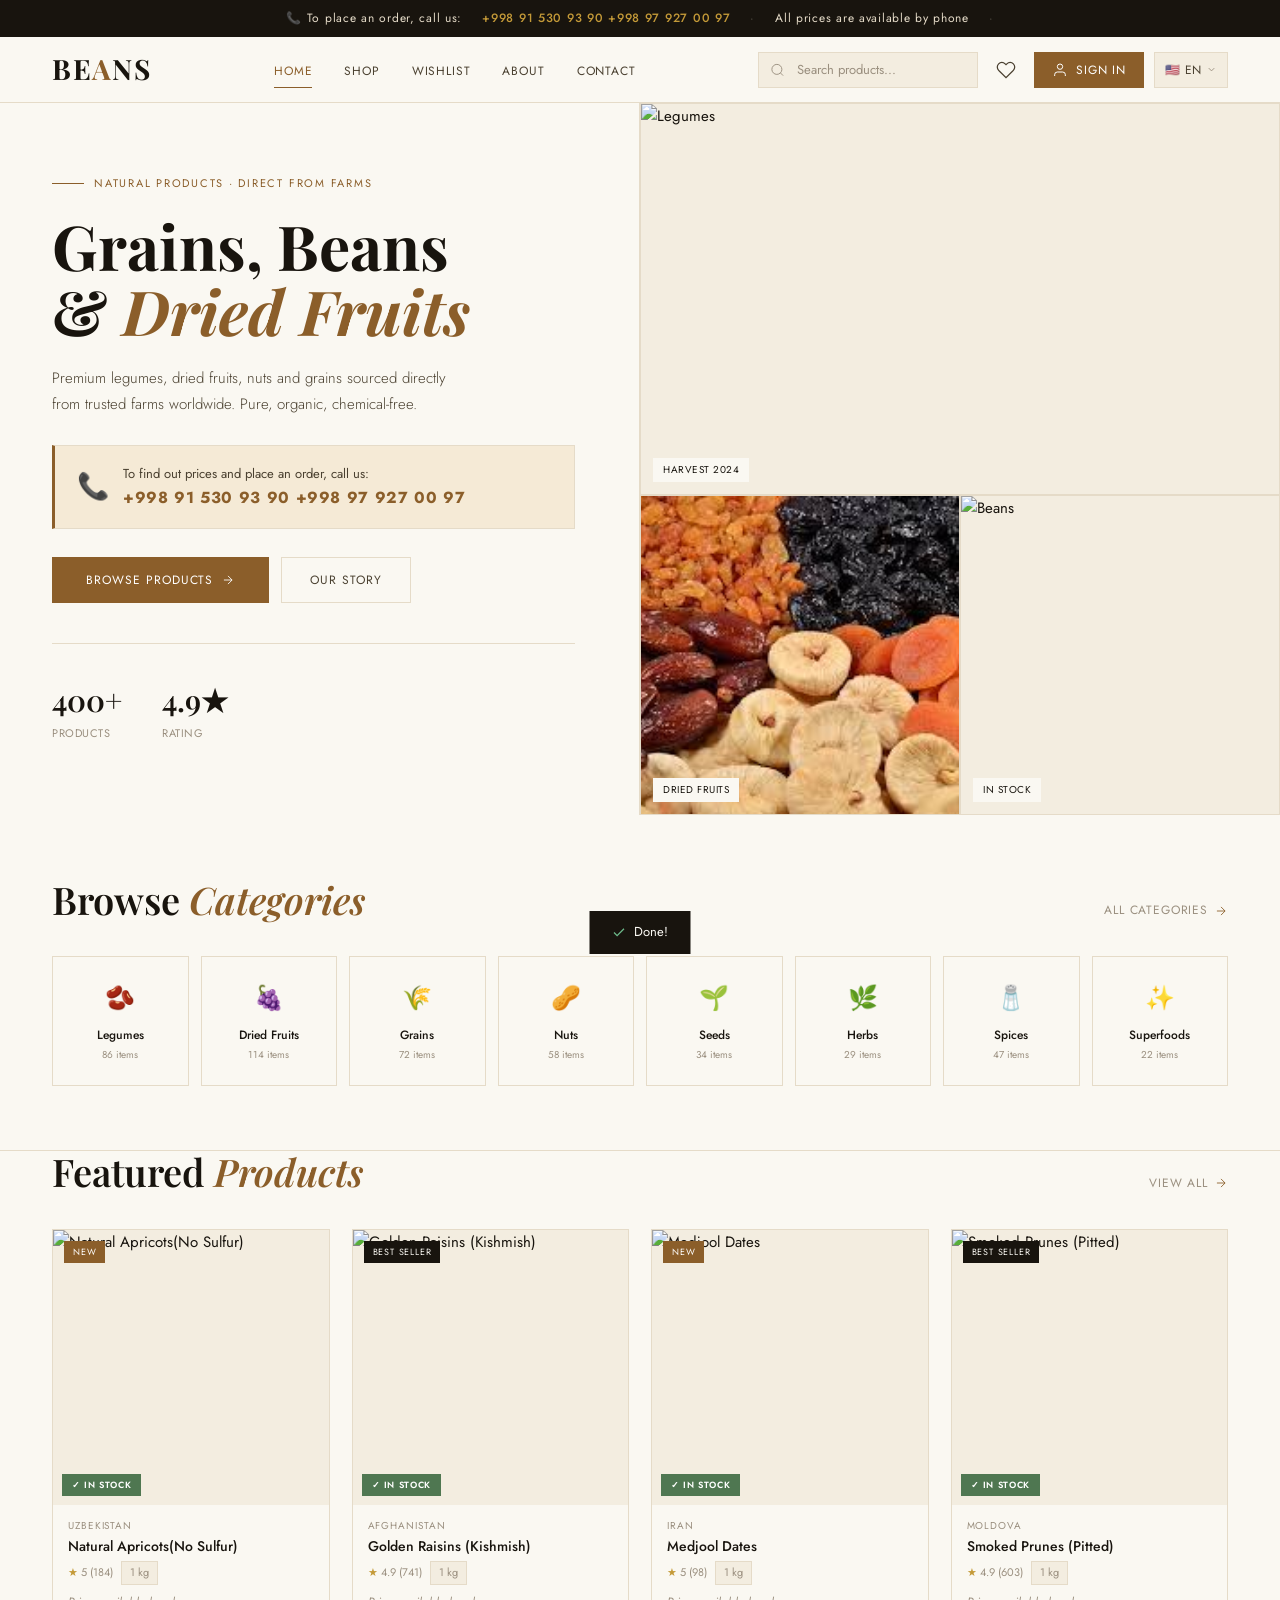
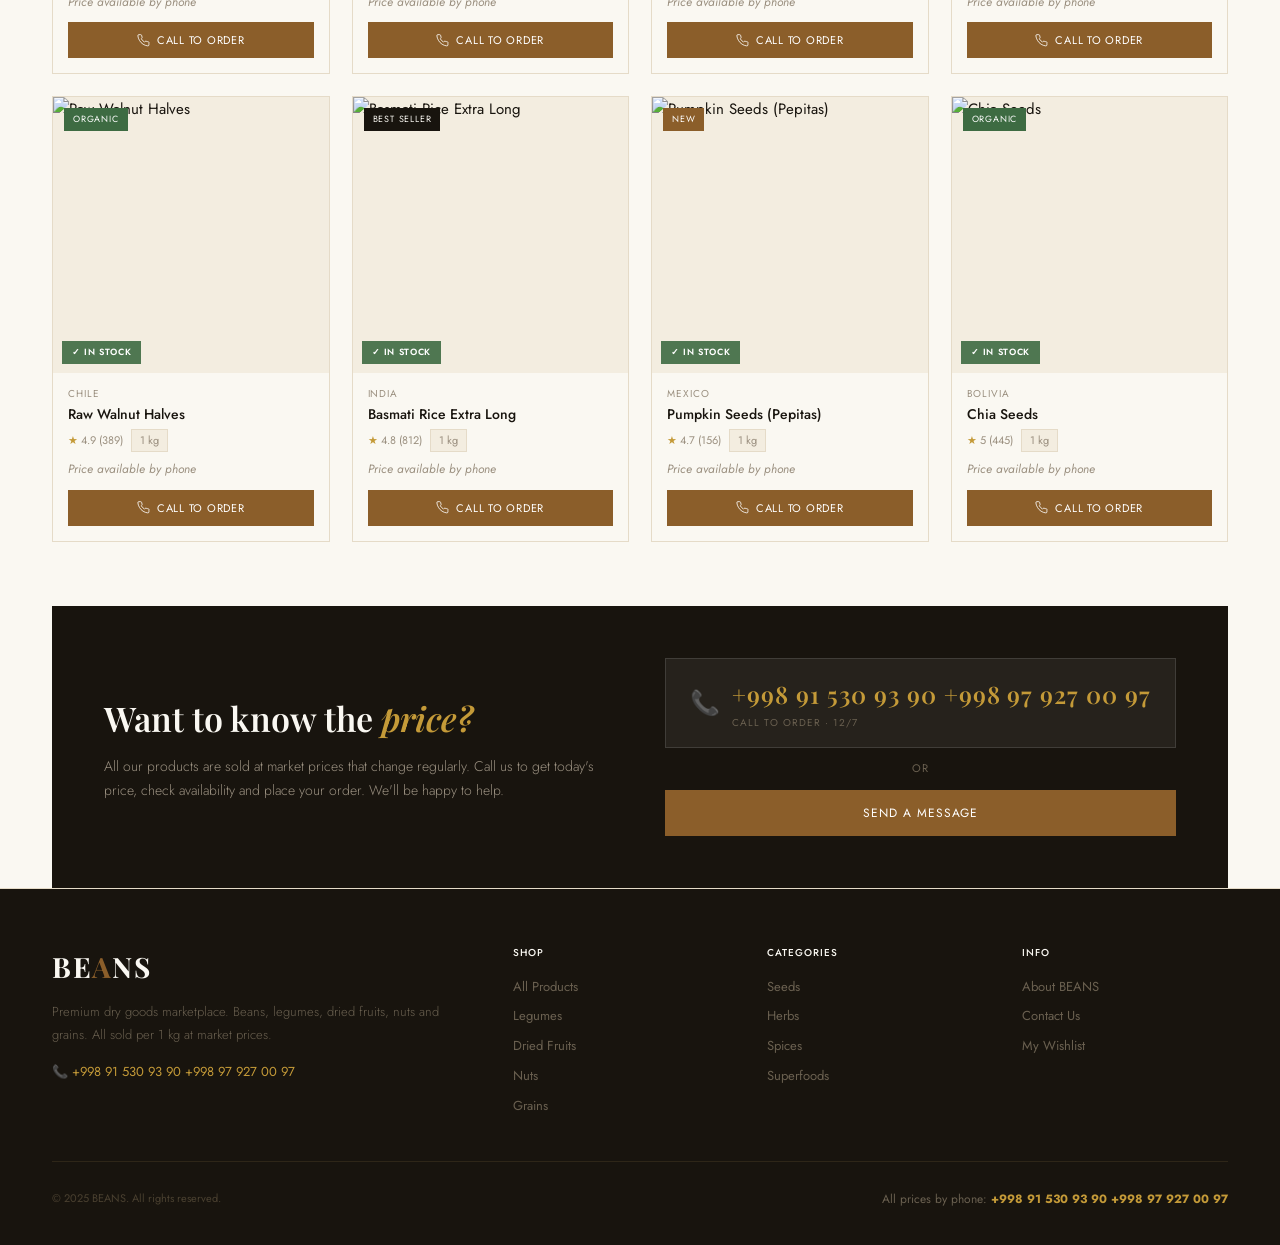
==== commit 20869904: "Update index.html" ====
--- a/index.html
+++ b/index.html
@@ -524,6 +524,11 @@
 }
 </script>
 <script type="module">
+  import {
+ doc,
+ setDoc
+}
+from "firebase/firestore";
 import { initializeApp } from
 "https://www.gstatic.com/firebasejs/12.0.0/firebase-app.js";
 import {
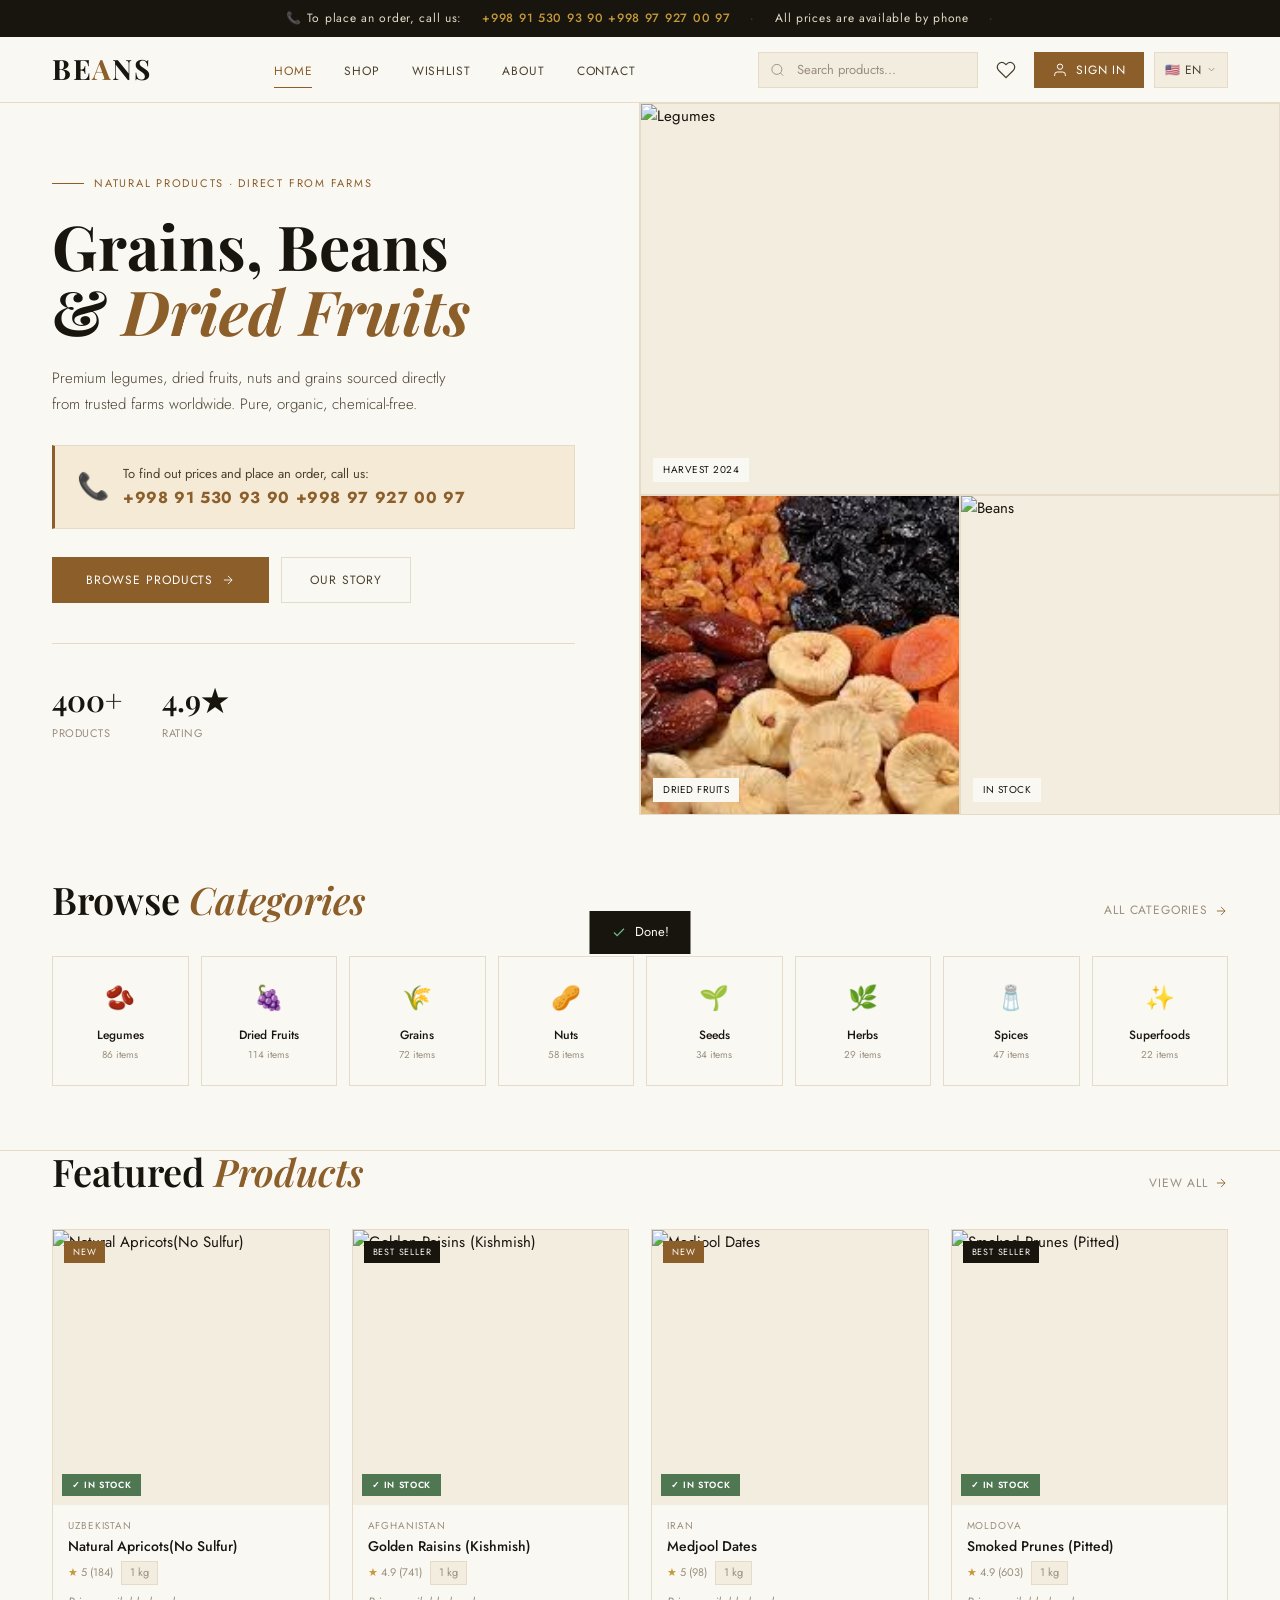
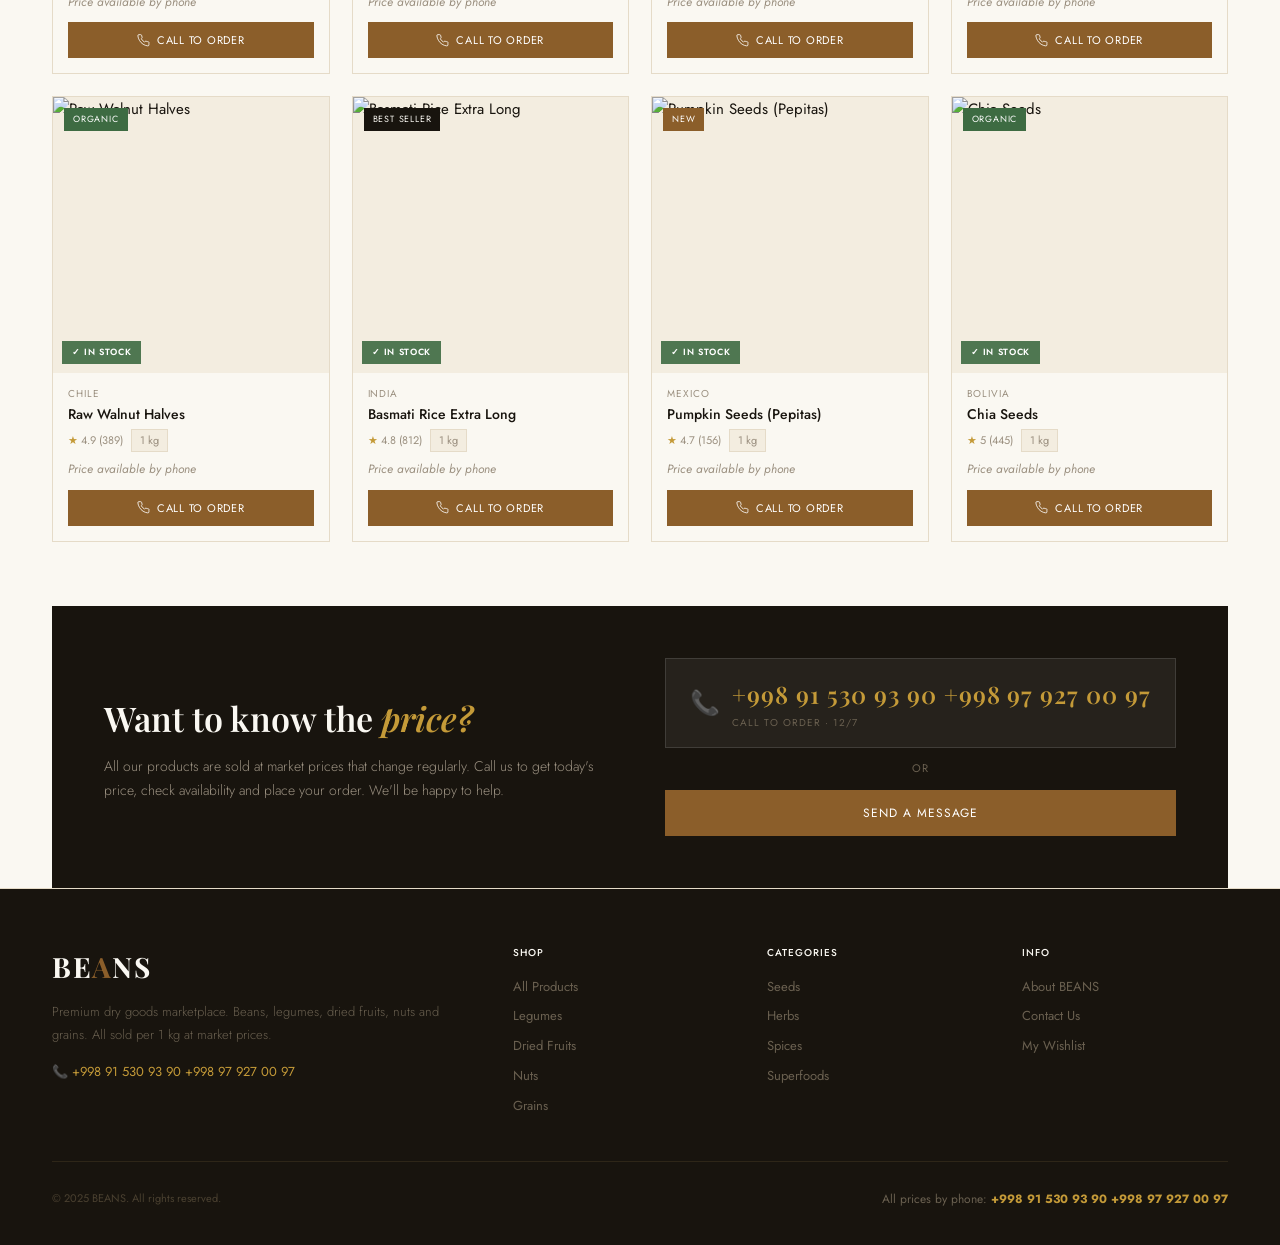
==== commit fee8e8bd: "Update index.html" ====
--- a/index.html
+++ b/index.html
@@ -526,6 +526,11 @@
 <script type="module">
   import {
  doc,
+ getDoc
+}
+from "firebase/firestore";
+  import {
+ doc,
  setDoc
 }
 from "firebase/firestore";
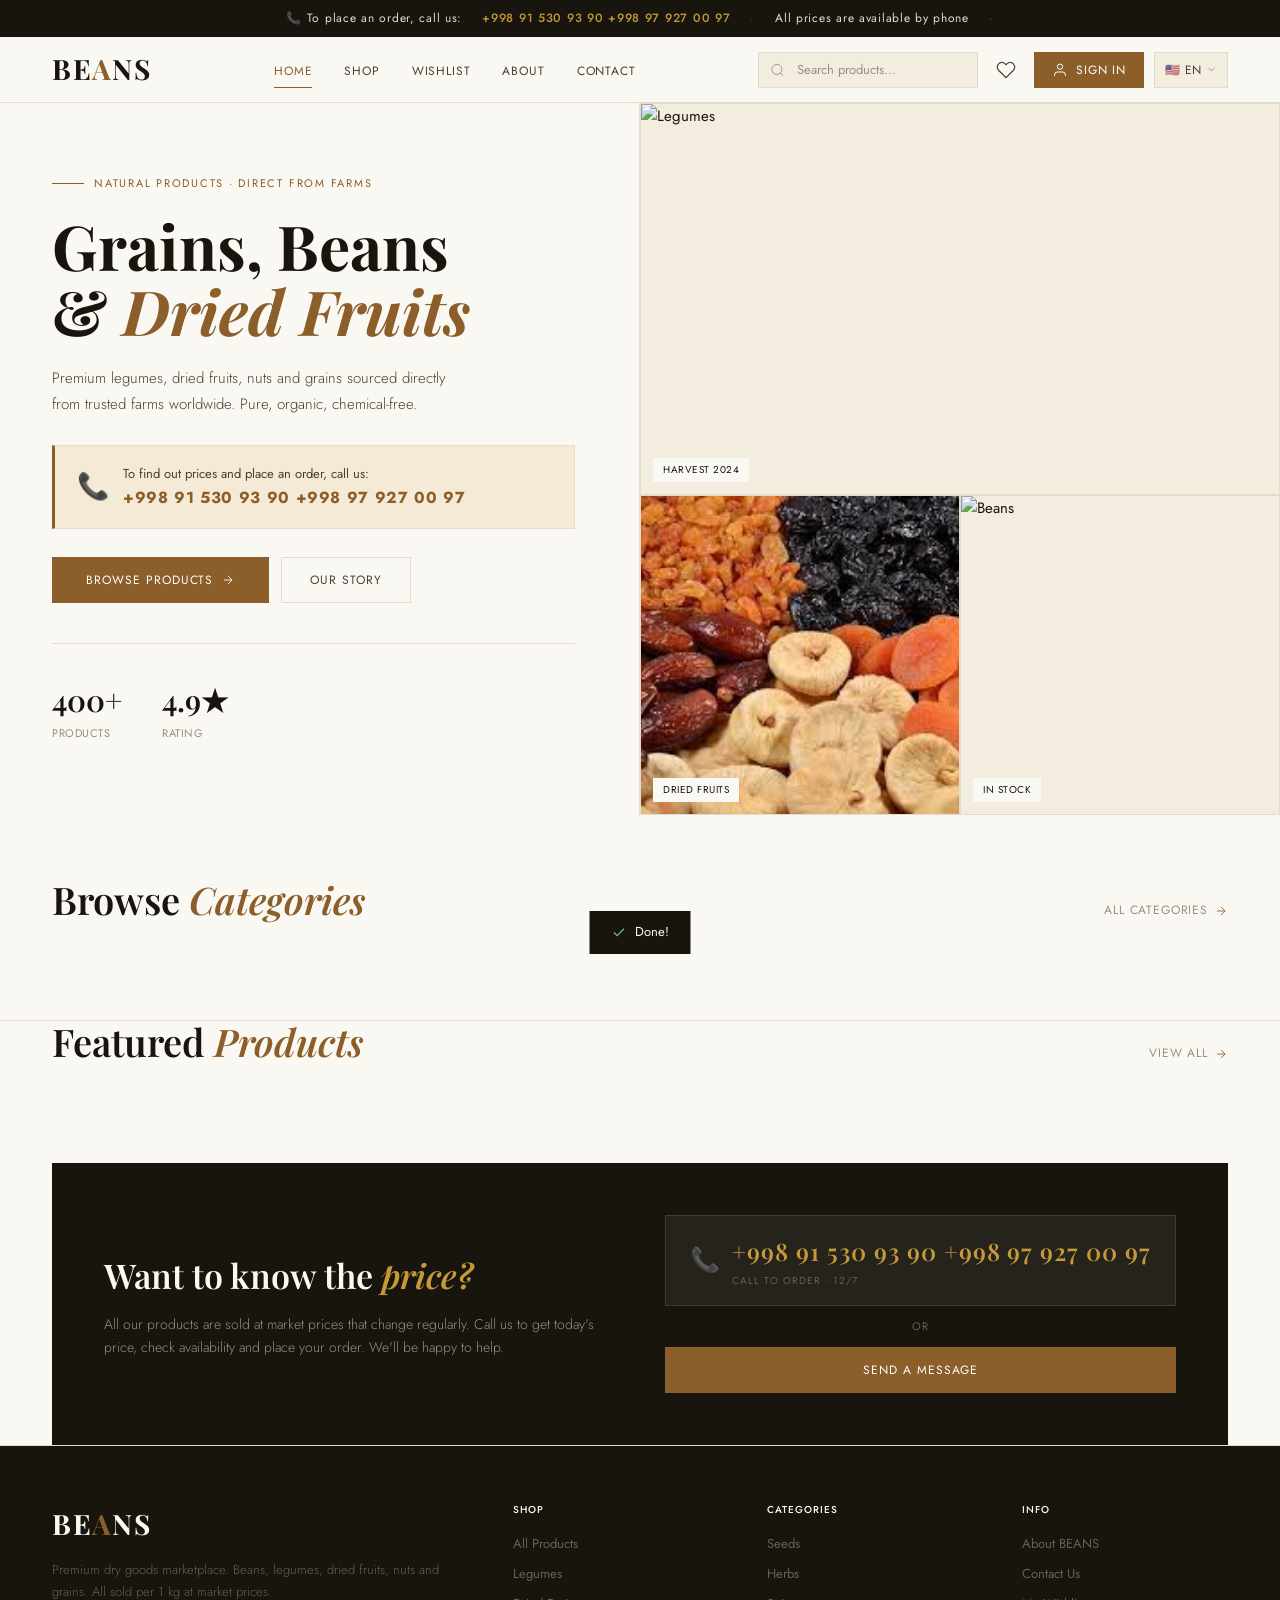
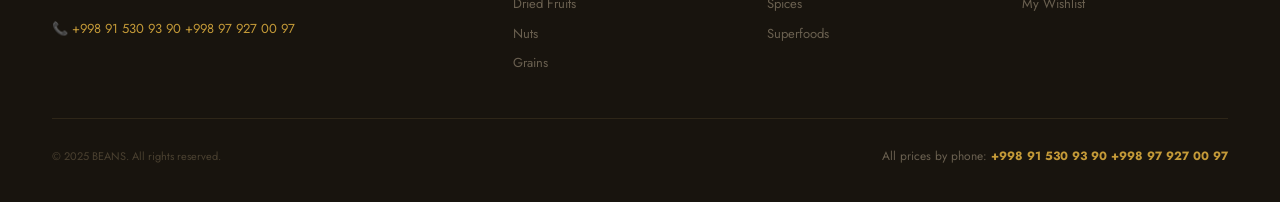
==== commit 3e412990: "Update index.html" ====
--- a/index.html
+++ b/index.html
@@ -530,7 +530,6 @@
 }
 from "firebase/firestore";
   import {
- doc,
  setDoc
 }
 from "firebase/firestore";
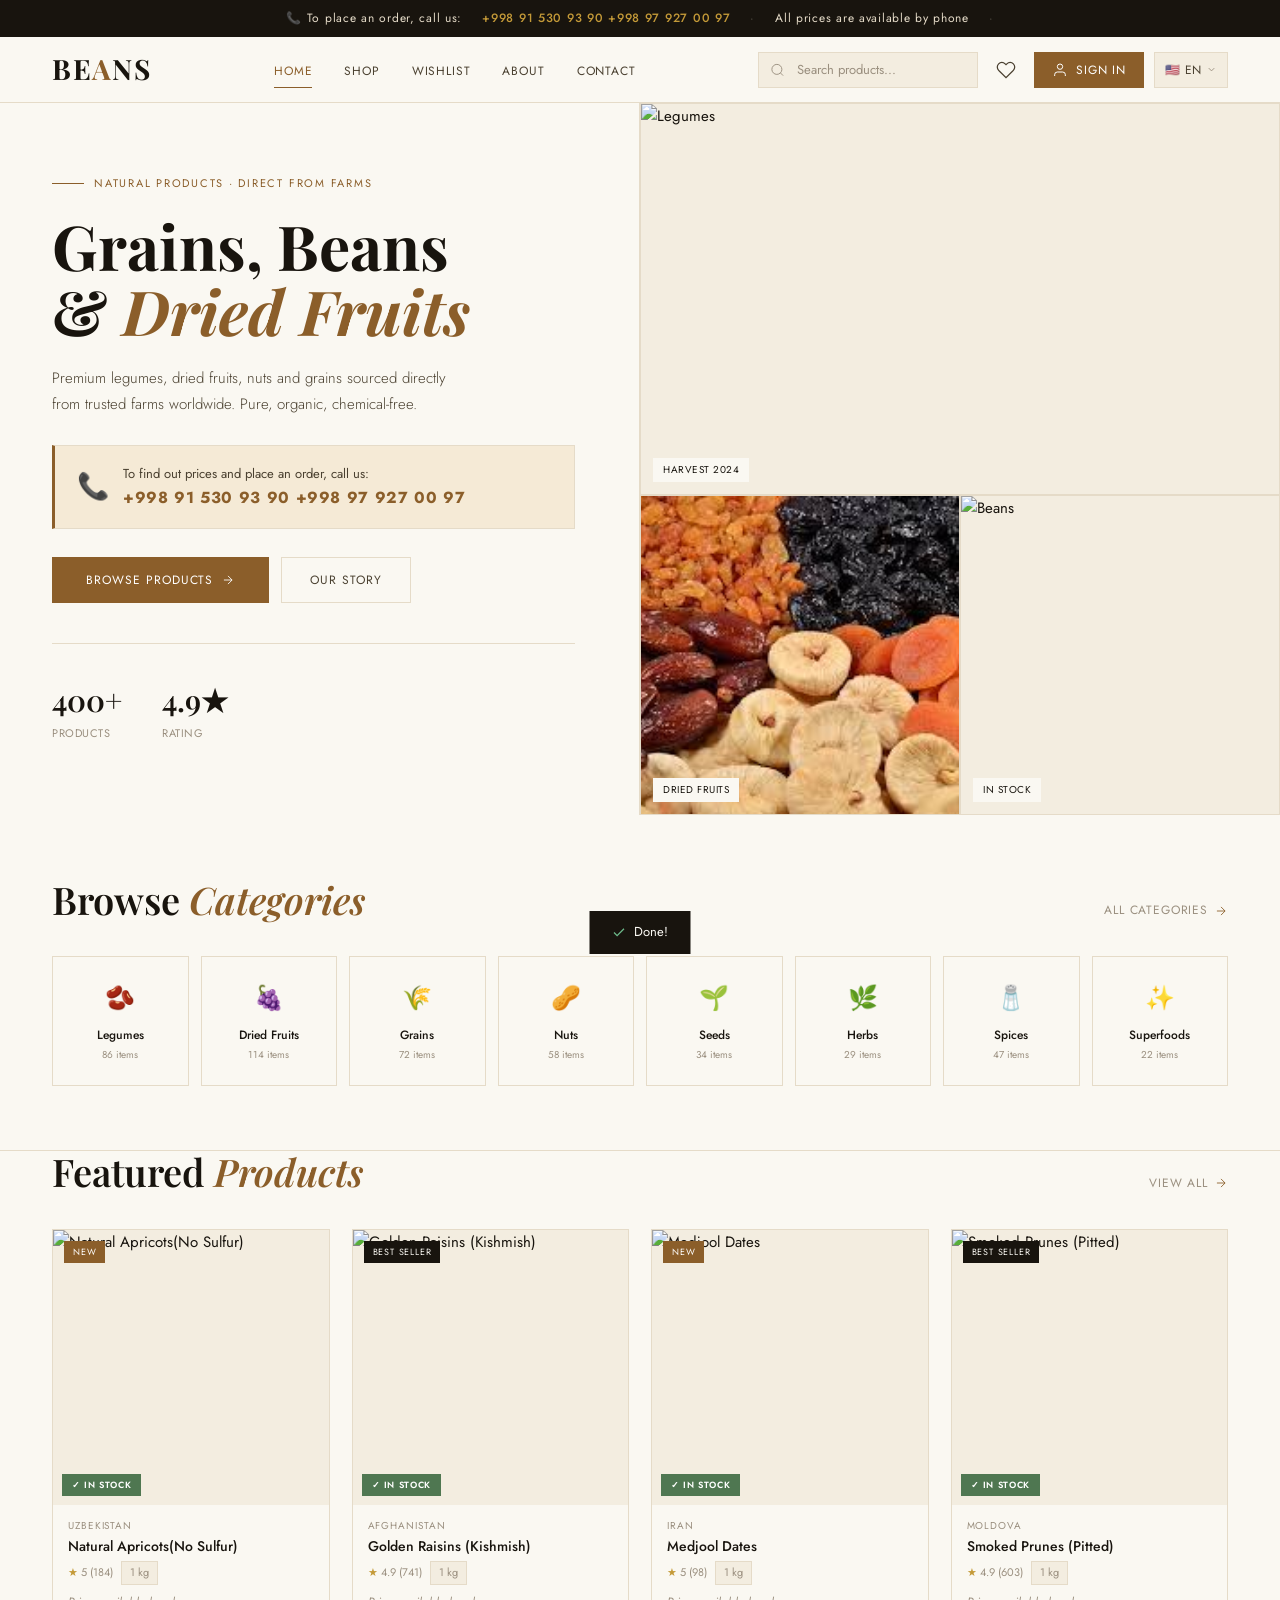
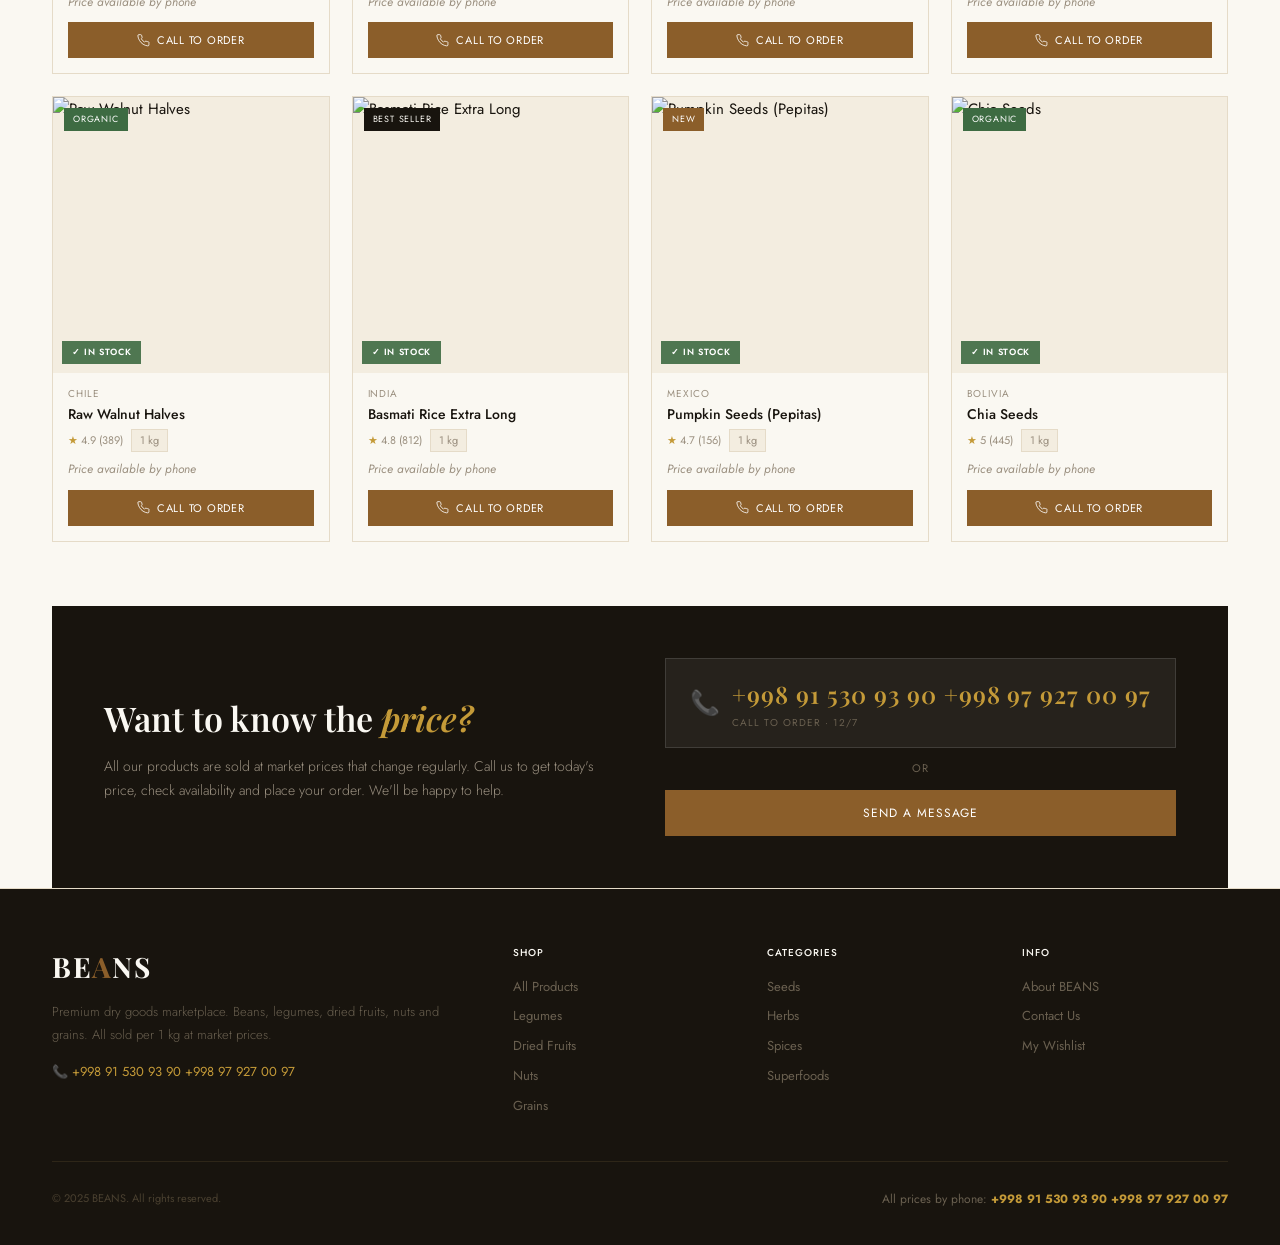
==== commit c6db49de: "Update index.html" ====
--- a/index.html
+++ b/index.html
@@ -524,15 +524,12 @@
 }
 </script>
 <script type="module">
-  import {
- doc,
- getDoc
-}
-from "firebase/firestore";
-  import {
- setDoc
-}
-from "firebase/firestore";
+import {
+  doc,
+  getDoc,
+  setDoc,
+} from
+"https://www.gstatic.com/firebasejs/12.0.0/firebase-firestore.js";
 import { initializeApp } from
 "https://www.gstatic.com/firebasejs/12.0.0/firebase-app.js";
 import {
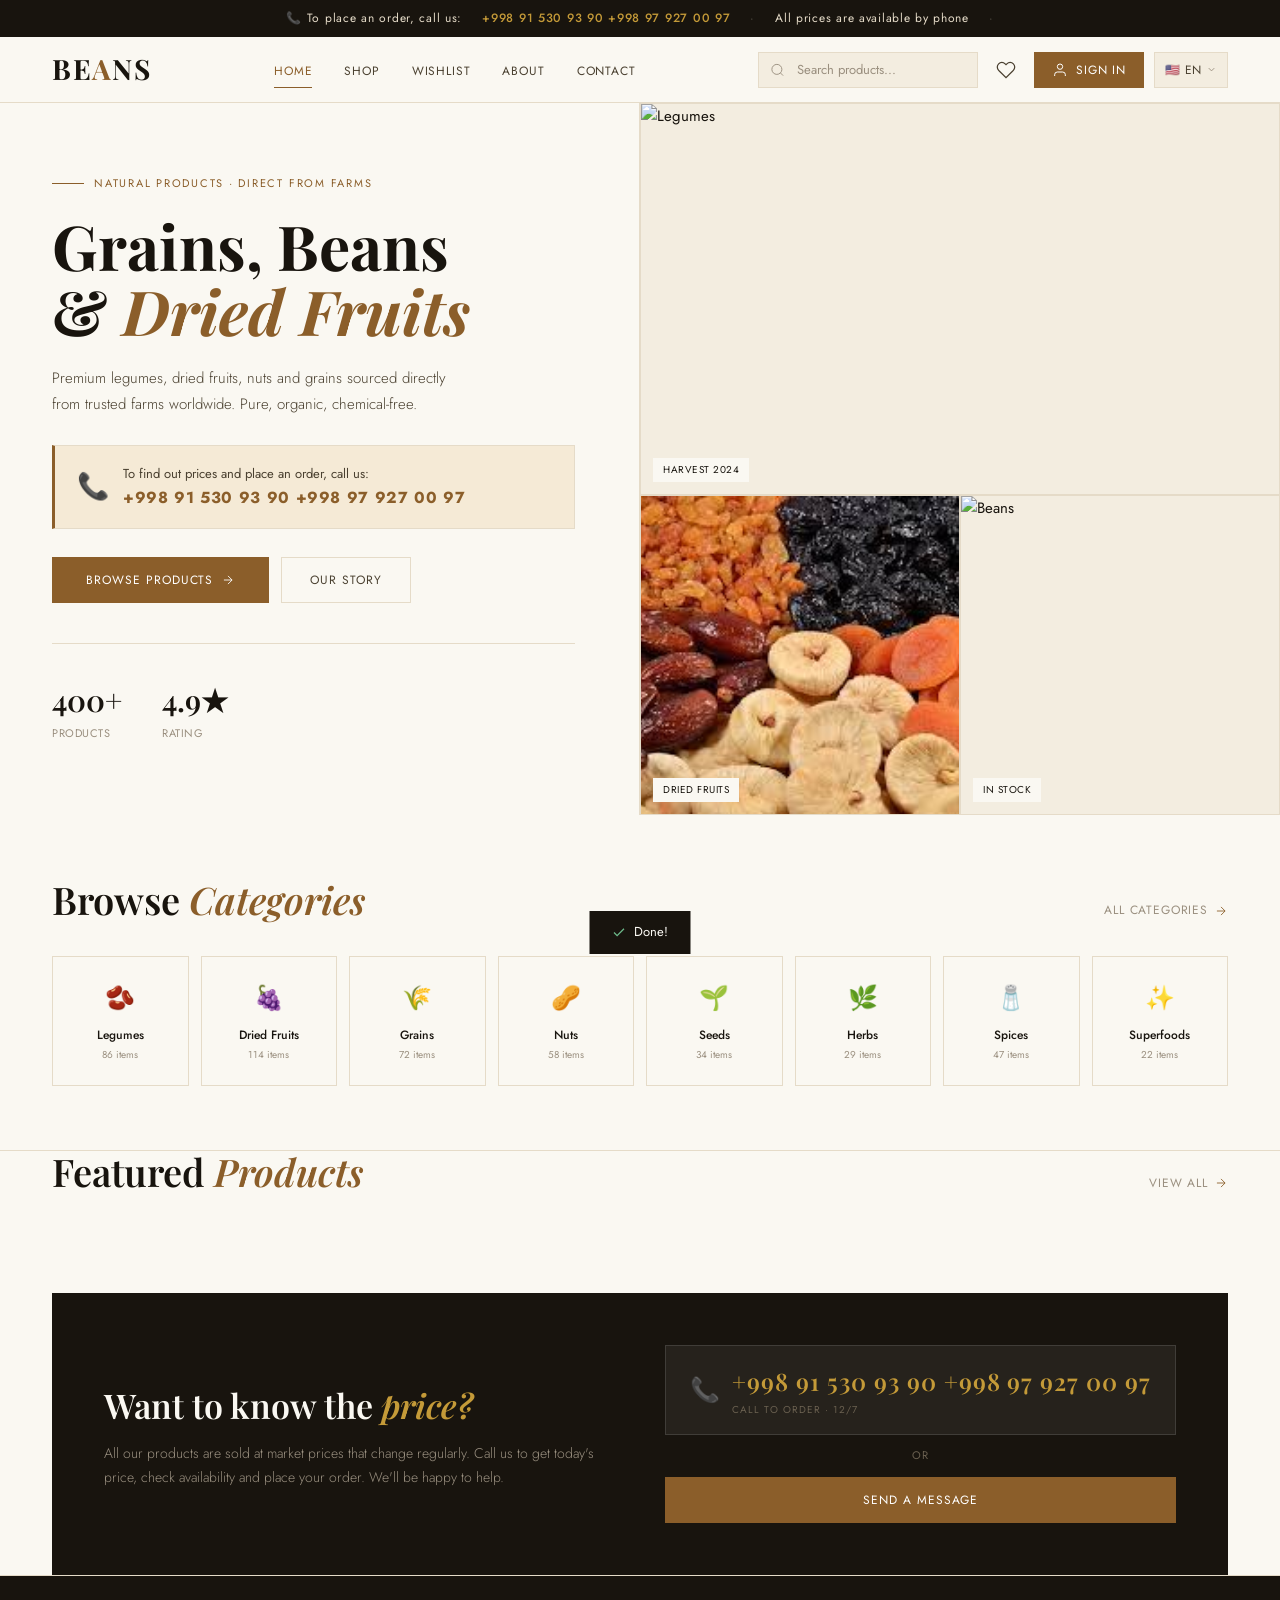
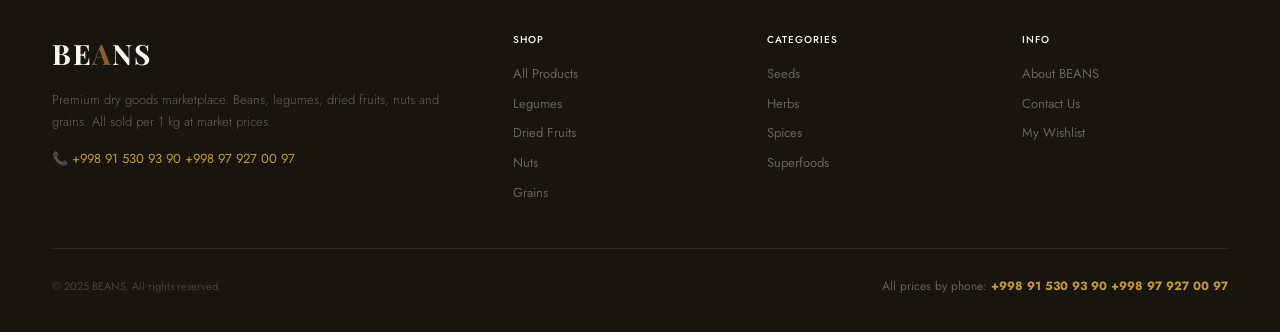
==== commit f27a8c59: "Update index.html" ====
--- a/index.html
+++ b/index.html
@@ -3,141 +3,51 @@
 <head>
 <meta charset="UTF-8">
 <meta name="viewport" content="width=device-width, initial-scale=1.0">
-<meta name="description" content="Premium beans, dried fruits, nuts and grains. Direct from farms. Delivery in Uzbekistan.">
-<meta name="keywords" content="beans, dried fruits, nuts, grains, Uzbekistan">
-<meta property="og:title" content="BEANS Premium Dry Goods">
-<meta property="og:description" content="Premium beans, dried fruits and grains">
+<!-- ══ PRIMARY SEO ══ -->
+<title>BEANS Market Uzbekistan | Premium Dried Fruits, Nuts, Beans & Grains</title>
+
+<meta name="description"
+content="BEANS Market — wholesale and retail supplier of premium dried fruits, nuts, beans, grains and spices from Uzbekistan. Fast delivery and high quality products.">
+
+<meta name="keywords"
+content="beans market, beans uzbekistan, dried fruits, nuts, grains, legumes, wholesale, export, Uzbekistan">
+
+<meta name="robots" content="index,follow,max-image-preview:large">
+
+<meta name="author" content="BEANS Market">
+
+<meta name="theme-color" content="#1c3d2e">
+
+<link rel="canonical" href="https://beansmarket.uz/">
+
 <meta property="og:type" content="website">
-<meta property="og:url" content="https://anzor1234.github.io/BEANS/">
-<!-- ══ PRIMARY SEO ══ -->
-<title>BEANS — Premium Dry Goods | Legumes, Dried Fruits, Nuts & Grains</title>
-<meta name="description" content="BEANS is a premium dry goods marketplace. Buy organic legumes, dried fruits, nuts, grains and seeds sourced directly from trusted farms worldwide. Sold per 1 kg. +998-91-530-93-90 for prices.">
-<meta name="keywords" content="beans, legumes, dried fruits, nuts, grains, seeds, chickpeas, lentils, raisins, apricots, walnuts, almonds, quinoa, organic, buy dry goods, wholesale dry goods">
-<meta name="author" content="BEANS Store">
-<meta name="robots" content="index, follow, max-image-preview:large, max-snippet:-1, max-video-preview:-1">
-<meta name="theme-color" content="#8b5e2a">
-<link rel="canonical" href="https://anzor1234.github.io/BEANS/">
-
-<!-- ══ OPEN GRAPH (Facebook, WhatsApp, Telegram) ══ -->
-<meta property="og:type" content="website">
-<meta property="og:site_name" content="BEANS Store">
-<meta property="og:title" content="BEANS — Premium Dry Goods | Legumes, Dried Fruits, Nuts & Grains">
-<meta property="og:description" content="Premium organic legumes, dried fruits, nuts and grains sourced directly from farms worldwide. Sold per 1 kg. Call for prices: +998 91 539-39-0.">
-<meta property="og:url" content="https://anzor1234.github.io/BEANS/">
-<meta property="og:image" content="https://images.unsplash.com/photo-1515543904379-3d757abe528f?w=1200&q=80">
-<meta property="og:image:width" content="1200">
-<meta property="og:image:height" content="630">
-<meta property="og:image:alt" content="BEANS — Premium legumes and dry goods">
-<meta property="og:locale" content="en_US">
-
-<!-- ══ TWITTER / X CARD ══ -->
+<meta property="og:title" content="BEANS Market">
+<meta property="og:description" content="Premium dried fruits, nuts, beans and grains from Uzbekistan.">
+<meta property="og:url" content="https://beansmarket.uz/">
+<meta property="og:image" content="https://beansmarket.uz/images/og-image.jpg">
+
 <meta name="twitter:card" content="summary_large_image">
-<meta name="twitter:title" content="BEANS — Premium Dry Goods">
-<meta name="twitter:description" content="Organic legumes, dried fruits, nuts and grains from trusted farms worldwide. Sold per 1 kg.">
-<meta name="twitter:image" content="https://images.unsplash.com/photo-1515543904379-3d757abe528f?w=1200&q=80">
-
-<!-- ══ GEO / LOCAL SEO ══ -->
-<meta name="geo.region" content="UZ">
-<meta name="geo.country" content="UZ">
-<meta name="language" content="English">
-<link rel="alternate" hreflang="en" href="https://anzor1234.github.io/BEANS/">
-<link rel="alternate" hreflang="ru" href="https://anzor1234.github.io/BEANS/?lang=ru">
-<link rel="alternate" hreflang="uz" href="https://anzor1234.github.io/BEANS/?lang=uz">
-<link rel="alternate" hreflang="zh" href="https://anzor1234.github.io/BEANS/?lang=zh">
-<link rel="alternate" hreflang="ar" href="https://anzor1234.github.io/BEANS/?lang=ar">
-<link rel="alternate" hreflang="tr" href="https://anzor1234.github.io/BEANS/?lang=tr">
-<link rel="alternate" hreflang="de" href="https://anzor1234.github.io/BEANS/?lang=de">
-<link rel="alternate" hreflang="fr" href="https://anzor1234.github.io/BEANS/?lang=fr">
-<link rel="alternate" hreflang="x-default" href="https://anzor1234.github.io/BEANS/">
-
-<!-- ══ PERFORMANCE ══ -->
-<link rel="preconnect" href="https://fonts.googleapis.com">
-<link rel="preconnect" href="https://fonts.gstatic.com" crossorigin>
-<link rel="preconnect" href="https://images.unsplash.com">
-<link rel="dns-prefetch" href="https://www.gstatic.com">
-
-<!-- ══ SITEMAP ══ -->
-<link rel="sitemap" type="application/xml" title="Sitemap" href="https://anzor1234.github.io/BEANS/sitemap.xml">
-
-<!-- ══ JSON-LD STRUCTURED DATA ══ -->
-<script type="application/ld+json">
-{
-  "@context": "https://schema.org",
-  "@graph": [
-    {
-      "@type": "Organization",
-      "@id": "https://anzor1234.github.io/BEANS/#organization",
-      "name": "BEANS Store",
-      "url": "https://anzor1234.github.io/BEANS/",
-      "logo": {
-        "@type": "ImageObject",
-        "url": "https://images.unsplash.com/photo-1515543904379-3d757abe528f?w=200&q=80"
-      },
-      "contactPoint": {
-        "@type": "ContactPoint",
-        "telephone": "+998-91-530-93-90",
-        "contactType": "sales",
-        "availableLanguage": ["English", "Russian", "Uzbek"],
-        "hoursAvailable": {
-          "@type": "OpeningHoursSpecification",
-          "dayOfWeek": ["Monday","Tuesday","Wednesday","Thursday","Friday","Saturday","Sunday"],
-          "opens": "07:00",
-          "closes": "21:00"
-        }
-      },
-      "sameAs": ["https://github.com/anzor1234/BEANS"]
-    },
-    {
-      "@type": "WebSite",
-      "@id": "https://anzor1234.github.io/BEANS/#website",
-      "url": "https://anzor1234.github.io/BEANS/",
-      "name": "BEANS — Premium Dry Goods",
-      "description": "Premium organic legumes, dried fruits, nuts and grains marketplace",
-      "publisher": { "@id": "https://anzor1234.github.io/BEANS/#organization" },
-      "potentialAction": {
-        "@type": "SearchAction",
-        "target": {
-          "@type": "EntryPoint",
-          "urlTemplate": "https://anzor1234.github.io/BEANS/?q={search_term_string}"
-        },
-        "query-input": "required name=search_term_string"
-      }
-    },
-    {
-      "@type": "Store",
-      "name": "BEANS Store",
-      "url": "https://anzor1234.github.io/BEANS/",
-      "telephone": "+998-91-530-93-90",
-      "priceRange": "$$",
-      "openingHours": "12/7",
-      "image": "https://images.unsplash.com/photo-1515543904379-3d757abe528f?w=800&q=80"
-    },
-    {
-      "@type": "FAQPage",
-      "mainEntity": [
-        {
-          "@type": "Question",
-          "name": "How can I find out the price?",
-          "acceptedAnswer": { "@type": "Answer", "text": "All prices are available by phone. Call us at +998-91-530-93-90 (12/7)." }
-        },
-        {
-          "@type": "Question",
-          "name": "What is the minimum order quantity?",
-          "acceptedAnswer": { "@type": "Answer", "text": "All products are sold per 1 kg. No minimum order." }
-        },
-        {
-          "@type": "Question",
-          "name": "How do I place an order?",
-          "acceptedAnswer": { "@type": "Answer", "text": "Call us at +998-91-530-93-90. We will confirm availability, price, and arrange delivery." }
-        }
-      ]
-    }
-  ]
-}
-</script>
+<meta name="twitter:title" content="BEANS Market">
+<meta name="twitter:description" content="Premium dried fruits, nuts, beans and grains from Uzbekistan.">
+<meta name="twitter:image" content="https://beansmarket.uz/images/og-image.jpg">
 <link href="https://fonts.googleapis.com/css2?family=Playfair+Display:ital,wght@0,400;0,600;0,700;1,400;1,600&family=Jost:wght@300;400;500&display=swap" rel="stylesheet">
 <link rel="stylesheet" href="style.css">
 <meta name="google-site-verification" content="8VWAlthZtOzI2xIpmncyBJuv94MmssTHatlB3u_CJkQ" />
+<script type="application/ld+json">
+{
+ "@context":"https://schema.org",
+ "@type":"Store",
+ "name":"BEANS Market",
+ "url":"https://beansmarket.uz",
+ "image":"https://beansmarket.uz/images/logo.png",
+ "telephone":"+998915309390",
+ "address":{
+   "@type":"PostalAddress",
+   "addressCountry":"UZ"
+ },
+ "sameAs":[]
+}
+</script>
 </head>
 <body>
 
@@ -407,83 +317,6 @@
   </div>
 </footer>
 
-<!-- ══════ AUTH MODAL ══════ -->
-<div class="overlay" id="authOverlay">
-  <div class="modal">
-    <div class="mhead">
-      <h2 class="mtitle" id="authTitle">Sign In</h2>
-      <button class="mclose" onclick="closeAuth()"><svg viewBox="0 0 24 24" fill="none" stroke-width="1.5"><path d="M18 6 6 18M6 6l12 12"/></svg></button>
-    </div>
-    <div class="mbody">
-      <div class="astep on" id="s-phone">
-        <p class="msub">Enter your phone number — we'll send a verification code</p>
-        <div class="fgrp">
-          <label class="flabel">Phone Number</label>
-          <div class="phone-combo">
-            <div class="country-sel" id="countrySel" onclick="toggleCountryDrop(event)">
-              <span class="country-flag" id="selFlag">🇺🇸</span>
-              <span class="country-code" id="selCode">+1</span>
-              <svg class="country-caret" viewBox="0 0 24 24" fill="none" stroke-width="2"><polyline points="6 9 12 15 18 9"/></svg>
-              <div class="country-drop" id="countryDrop">
-                <div class="country-search"><input type="text" placeholder="Search country..." id="countrySearch" oninput="filterCountries(this.value)" onclick="event.stopPropagation()"></div>
-                <div id="countryList"></div>
-              </div>
-            </div>
-            <div class="phone-input-wrap">
-              <input class="finput" type="tel" id="phoneInput" placeholder="(555) 000-0000" oninput="fmtPhone(this)">
-            </div>
-          </div>
-        </div>
-        <button class="btn-full" onclick="sendCode()">Get Verification Code</button>
-        <div class="mdiv"></div>
-        <p style="font-size:12px;color:var(--ink3);line-height:1.6">By continuing you agree to our <span class="mlink">Terms</span> and <span class="mlink">Privacy Policy</span></p>
-      </div>
-      <div class="astep" id="s-otp">
-        <p class="msub">Code sent to <strong id="phoneMask"></strong>. Enter the 6-digit code:</p>
-        <div class="otp-row">
-          <input class="otp-inp" type="text" maxlength="1" id="otp0" oninput="otpNext(this,0)" onkeydown="otpBack(event,0)">
-          <input class="otp-inp" type="text" maxlength="1" id="otp1" oninput="otpNext(this,1)" onkeydown="otpBack(event,1)">
-          <input class="otp-inp" type="text" maxlength="1" id="otp2" oninput="otpNext(this,2)" onkeydown="otpBack(event,2)">
-          <input class="otp-inp" type="text" maxlength="1" id="otp3" oninput="otpNext(this,3)" onkeydown="otpBack(event,3)">
-          <input class="otp-inp" type="text" maxlength="1" id="otp4" oninput="otpNext(this,4)" onkeydown="otpBack(event,4)">
-          <input class="otp-inp" type="text" maxlength="1" id="otp5" oninput="otpNext(this,5)" onkeydown="otpBack(event,5)">
-        </div>
-        <button class="btn-full" onclick="verifyCode()">Verify Code</button>
-        <p class="resend-t" id="resendT">Resend in <span id="timerSec">60</span>s</p>
-        <p class="resend-t" id="resendL" style="display:none"><span class="mlink" onclick="resendCode()">Resend code</span></p>
-        <div class="mdiv"></div>
-        <p class="mlink" style="text-align:center" onclick="goAStep('s-phone')">← Change number</p>
-      </div>
-      <div class="astep" id="s-name">
-        <p class="msub">Almost there — what's your name?</p>
-        <div class="fgrp"><label class="flabel">Your Name</label><input class="finput" type="text" id="nameInput" placeholder="Enter your name"></div>
-        <button class="btn-full" onclick="completeAuth()">Finish & Enter Store</button>
-      </div>
-      <div class="astep" id="s-ok">
-        <div class="succ-icon"><svg viewBox="0 0 24 24" fill="none" stroke-width="2.5"><polyline points="20 6 9 17 4 12"/></svg></div>
-        <p style="text-align:center;font-family:'Playfair Display',serif;font-size:22px;font-weight:600;margin-bottom:6px">Welcome!</p>
-        <p style="text-align:center;font-size:14px;color:var(--ink3)">You're now signed in to BEANS</p>
-      </div>
-    </div>
-  </div>
-</div>
-
-<!-- ══════ LOGOUT CONFIRM MODAL ══════ -->
-<div class="overlay" id="logoutOverlay">
-  <div class="modal confirm-modal">
-    <div class="mhead">
-      <h2 class="mtitle">Sign Out?</h2>
-      <button class="mclose" onclick="closeLogout()"><svg viewBox="0 0 24 24" fill="none" stroke-width="1.5"><path d="M18 6 6 18M6 6l12 12"/></svg></button>
-    </div>
-    <div class="mbody">
-      <p class="msub" style="margin-bottom:0">Are you sure you want to sign out of your account?</p>
-      <div class="confirm-btns">
-        <button class="btn-confirm-no" onclick="closeLogout()">Cancel</button>
-        <button class="btn-confirm-yes" onclick="confirmLogout()">Yes, Sign Out</button>
-      </div>
-    </div>
-  </div>
-</div>
 
 <!-- ══════ CALL MODAL ══════ -->
 <div class="overlay" id="callOverlay">
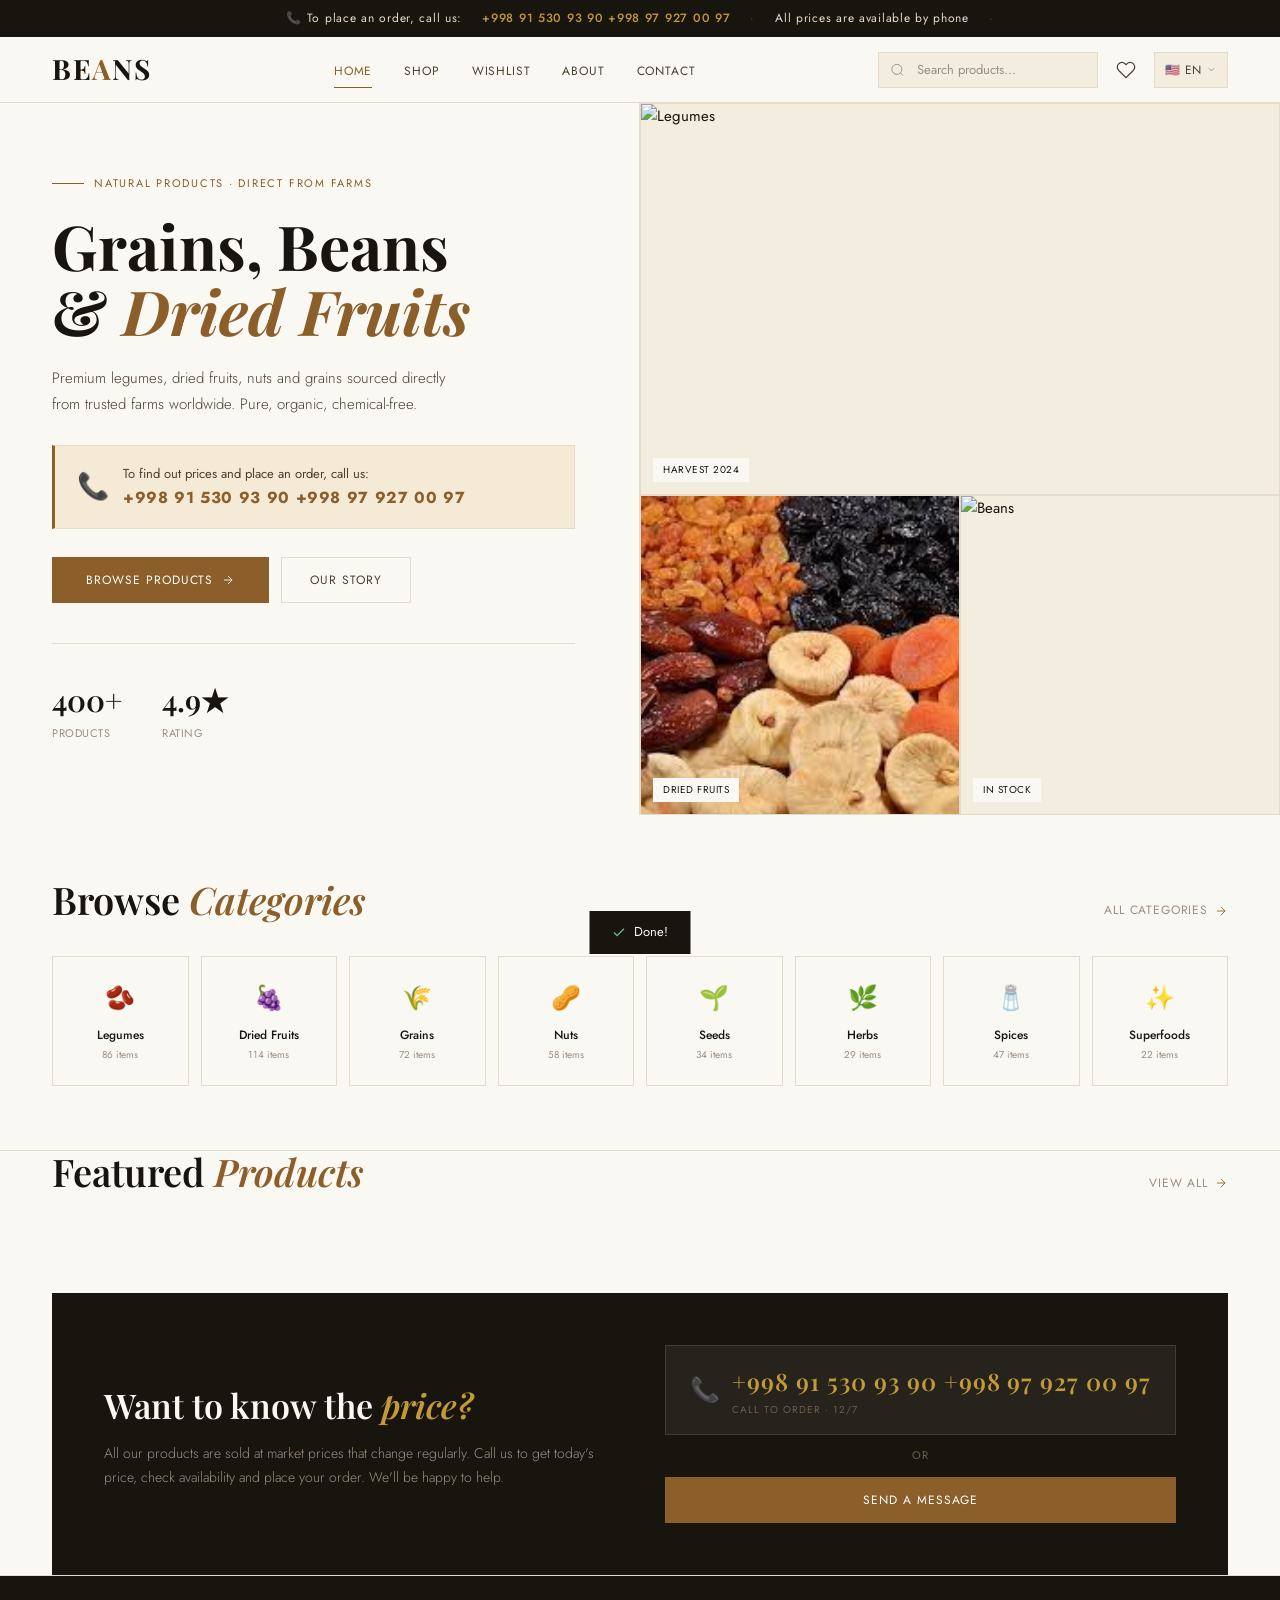
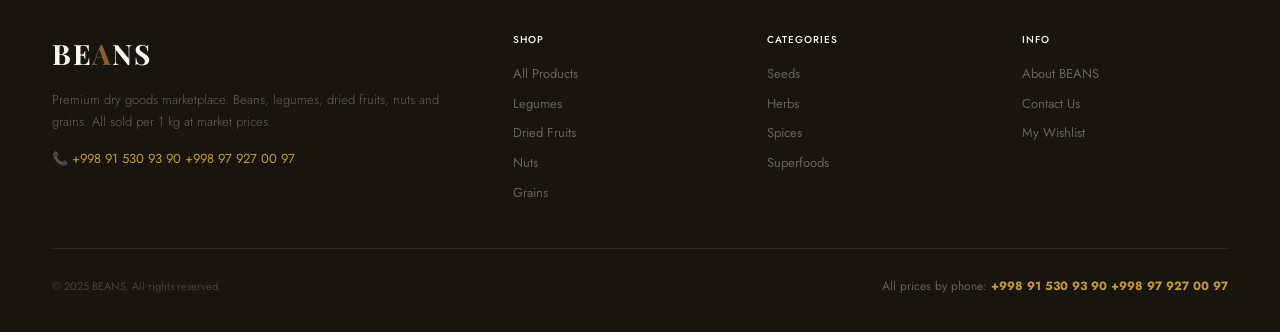
==== commit d25cc809: "Update index.html" ====
--- a/index.html
+++ b/index.html
@@ -80,12 +80,6 @@
       <svg viewBox="0 0 24 24" fill="none" stroke-width="1.5"><path d="M20.84 4.61a5.5 5.5 0 0 0-7.78 0L12 5.67l-1.06-1.06a5.5 5.5 0 0 0-7.78 7.78l1.06 1.06L12 21.23l7.78-7.78 1.06-1.06a5.5 5.5 0 0 0 0-7.78z"/></svg>
       <span class="badge" id="wishBadge" style="display:none">0</span>
     </button>
-    <div id="authArea">
-      <button class="btn-auth-nav" id="openAuthBtn">
-        <svg viewBox="0 0 24 24" fill="none" stroke-width="1.5"><path d="M20 21v-2a4 4 0 0 0-4-4H8a4 4 0 0 0-4 4v2"/><circle cx="12" cy="7" r="4"/></svg>
-        Sign In
-      </button>
-    </div>
     <!-- LANGUAGE SWITCHER -->
 <div class="lang-wrap" id="langWrap">
   <button class="lang-btn" onclick="toggleLangDrop(event)" id="langBtn">
